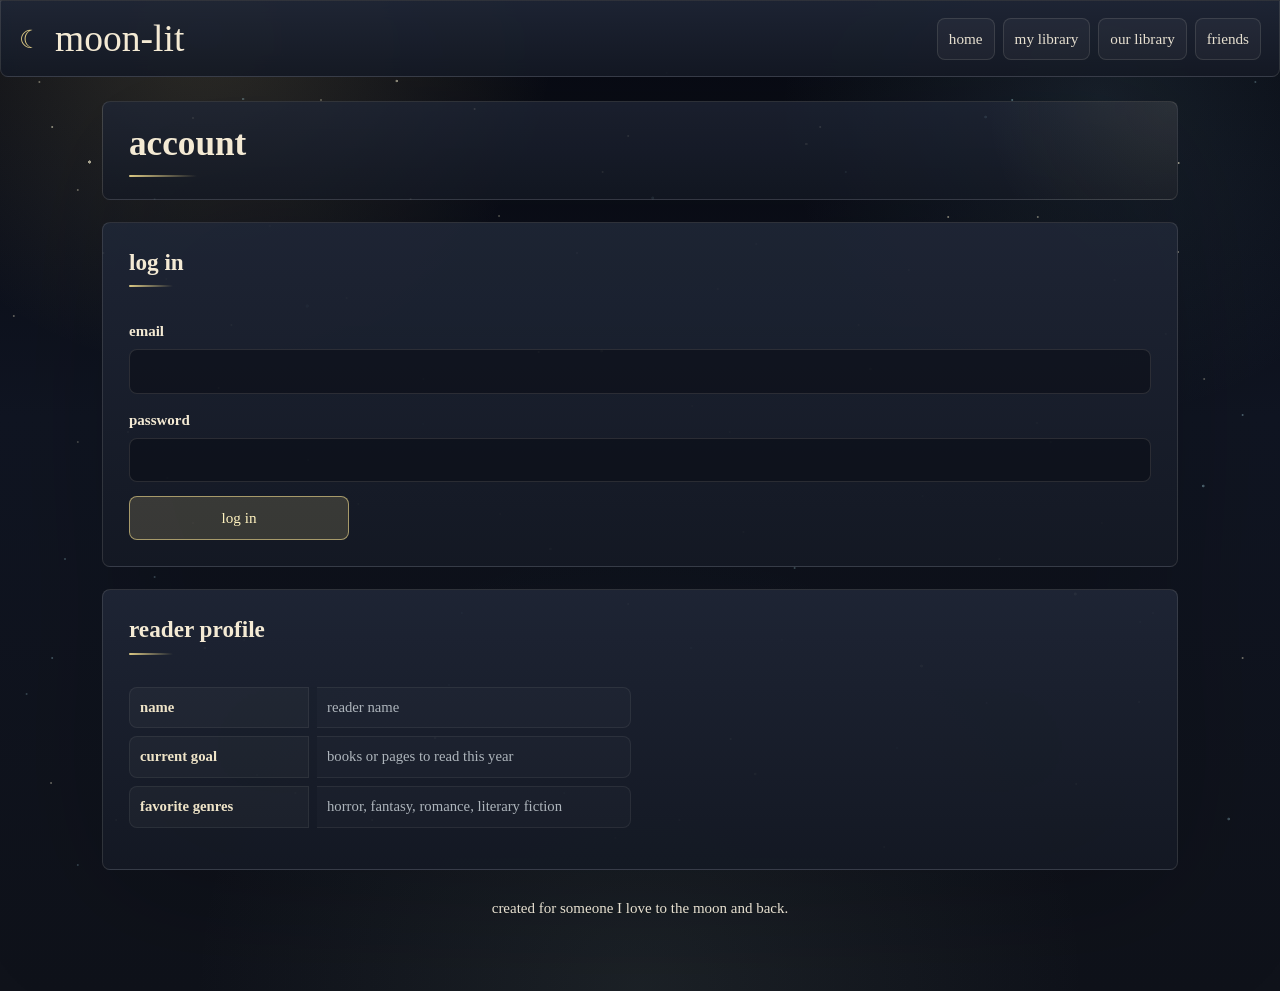
==== account.html @ ed39f4c8 "Add files via upload" ====
<!DOCTYPE html>
<html lang="en">
<head>
  <meta charset="UTF-8">
  <meta name="viewport" content="width=device-width, initial-scale=1.0">
  <title>moon-lit | account</title>
  <link rel="icon" href="favicon.svg" type="image/svg+xml">
  <link rel="stylesheet" href="https://cdnjs.cloudflare.com/ajax/libs/font-awesome/6.5.2/css/all.min.css">
  <link rel="stylesheet" href="style.css?v=68">
</head>
<body>
  <div class="site-shell">
  <header>
    <h1>moon-lit</h1>

    <button class="nav-toggle" type="button" popovertarget="mobile-nav" aria-label="open navigation"><span aria-hidden="true"></span></button>
    <nav class="desktop-nav" aria-label="Main navigation">
      <ul>
        <li><a href="index.html">home</a></li>
        <li><a href="library.html">my library</a></li>
        <li><a href="shared.html">our library</a></li>
        <li><a href="friends.html">friends</a></li>
      </ul>
    </nav>
    <nav id="mobile-nav" class="mobile-nav-popover" popover aria-label="Mobile navigation">
      <ul>
        <li><a href="index.html">home</a></li>
        <li><a href="library.html">my library</a></li>
        <li><a href="shared.html">our library</a></li>
        <li><a href="friends.html">friends</a></li>
        <li><a href="account.html" aria-current="page">account</a></li>
      </ul>
    </nav>
  </header>

  <main>
    <section class="page-title" aria-labelledby="page-title-heading">
      <h2 id="page-title-heading">account</h2>
    </section>

    <section aria-labelledby="login-heading">
      <h2 id="login-heading">log in</h2>
      <form>
        <p>
            <label for="login-email">email</label>
          <input id="login-email" name="email" type="email" autocomplete="email">
        </p>

        <p>
            <label for="login-password">password</label>
          <input id="login-password" name="password" type="password" autocomplete="current-password">
        </p>

        <button type="submit">log in</button>
      </form>
    </section>

    <section aria-labelledby="profile-heading">
      <h2 id="profile-heading">reader profile</h2>
      <dl>
        <dt>name</dt>
        <dd>reader name</dd>

        <dt>current goal</dt>
        <dd>books or pages to read this year</dd>

        <dt>favorite genres</dt>
        <dd>horror, fantasy, romance, literary fiction</dd>
      </dl>
    </section>
  </main>
  <footer>
    <p>created for someone I love to the moon and back.</p>
  </footer>
  </div>
</body>
</html>
---- style.css ----
:root {
  color-scheme: dark;
  --night: #f4ead4;
  --ink: #e7e0d0;
  --muted: #aeb5bc;
  --paper: #0f121a;
  --surface: #1c2230;
  --surface-soft: #161b27;
  --mist: #2b3342;
  --moon: #dcc984;
  --sage: #8da896;
  --lake: #6d9bab;
  --rose: #c28d99;
  --shadow: 0 22px 55px rgba(0, 0, 0, 0.34);
  --line: 1px solid rgba(231, 224, 208, 0.13);
}

* {
  box-sizing: border-box;
}

html {
  position: relative;
  min-height: 100%;
  background:
    radial-gradient(circle at 16% 2%, rgba(220, 201, 132, 0.18), transparent 22rem),
    radial-gradient(circle at 86% 10%, rgba(109, 155, 171, 0.14), transparent 20rem),
    radial-gradient(circle at 50% 100%, rgba(141, 168, 150, 0.10), transparent 28rem),
    linear-gradient(180deg, #070911 0%, #101522 42%, var(--paper) 100%);
}

body {
  max-width: 1120px;
  margin: 0 auto;
  padding: 0 22px 56px;
  color: var(--ink);
  font-family: Georgia, "Times New Roman", serif;
  font-size: 15px;
  line-height: 1.6;
}

html::before {
  content: "";
  position: fixed;
  inset: 0;
  z-index: 0;
  pointer-events: none;
  background-image:
    radial-gradient(circle at 7% 18%, rgba(255, 247, 214, 0.90) 0 1.4px, transparent 1.8px),
    radial-gradient(circle at 10% 48%, rgba(255, 247, 214, 0.48) 0 1px, transparent 1.5px),
    radial-gradient(circle at 16% 72%, rgba(255, 247, 214, 0.56) 0 1px, transparent 1.6px),
    radial-gradient(circle at 19% 11%, rgba(165, 213, 224, 0.44) 0 1px, transparent 1.5px),
    radial-gradient(circle at 24% 34%, rgba(165, 213, 224, 0.62) 0 1.3px, transparent 1.9px),
    radial-gradient(circle at 31% 9%, rgba(255, 247, 214, 0.70) 0 1px, transparent 1.6px),
    radial-gradient(circle at 34% 82%, rgba(255, 247, 214, 0.58) 0 1px, transparent 1.5px),
    radial-gradient(circle at 39% 24%, rgba(255, 247, 214, 0.36) 0 0.8px, transparent 1.3px),
    radial-gradient(circle at 43% 61%, rgba(255, 247, 214, 0.48) 0 1px, transparent 1.6px),
    radial-gradient(circle at 47% 39%, rgba(255, 247, 214, 0.72) 0 1px, transparent 1.7px),
    radial-gradient(circle at 51% 22%, rgba(165, 213, 224, 0.58) 0 1.2px, transparent 1.8px),
    radial-gradient(circle at 54% 72%, rgba(165, 213, 224, 0.42) 0 1px, transparent 1.5px),
    radial-gradient(circle at 59% 86%, rgba(255, 247, 214, 0.66) 0 1px, transparent 1.6px),
    radial-gradient(circle at 63% 16%, rgba(255, 247, 214, 0.46) 0 1px, transparent 1.5px),
    radial-gradient(circle at 68% 41%, rgba(255, 247, 214, 0.44) 0 1px, transparent 1.6px),
    radial-gradient(circle at 72% 74%, rgba(255, 247, 214, 0.62) 0 1.2px, transparent 1.8px),
    radial-gradient(circle at 77% 13%, rgba(165, 213, 224, 0.66) 0 1px, transparent 1.7px),
    radial-gradient(circle at 81% 47%, rgba(255, 247, 214, 0.40) 0 1px, transparent 1.5px),
    radial-gradient(circle at 84% 66%, rgba(255, 247, 214, 0.78) 0 1.2px, transparent 1.8px),
    radial-gradient(circle at 88% 6%, rgba(255, 247, 214, 0.46) 0 1px, transparent 1.5px),
    radial-gradient(circle at 92% 28%, rgba(255, 247, 214, 0.54) 0 1px, transparent 1.6px),
    radial-gradient(circle at 94% 54%, rgba(165, 213, 224, 0.56) 0 1px, transparent 1.7px),
    radial-gradient(circle at 96% 91%, rgba(165, 213, 224, 0.46) 0 1.1px, transparent 1.7px),
    radial-gradient(circle at 4% 87%, rgba(255, 247, 214, 0.42) 0 0.8px, transparent 1.3px),
    radial-gradient(circle at 13% 31%, rgba(255, 247, 214, 0.36) 0 0.8px, transparent 1.2px),
    radial-gradient(circle at 28% 56%, rgba(255, 247, 214, 0.44) 0 0.8px, transparent 1.3px),
    radial-gradient(circle at 57% 48%, rgba(255, 247, 214, 0.38) 0 0.8px, transparent 1.3px),
    radial-gradient(circle at 71% 30%, rgba(255, 247, 214, 0.34) 0 0.8px, transparent 1.2px),
    radial-gradient(circle at 89% 78%, rgba(255, 247, 214, 0.42) 0 0.8px, transparent 1.3px);
  background-repeat: no-repeat;
  opacity: 0.72;
}

html::after {
  content: "";
  position: fixed;
  top: 0;
  left: 0;
  z-index: 0;
  width: 2.4px;
  height: 2.4px;
  border-radius: 999px;
  background: rgba(255, 247, 214, 0.58);
  box-shadow:
    3vw 9vh rgba(255, 247, 214, 0.38),
    5vw 62vh rgba(165, 213, 224, 0.30),
    8vw 28vh rgba(255, 247, 214, 0.64),
    11vw 84vh rgba(255, 247, 214, 0.32),
    14vw 16vh rgba(165, 213, 224, 0.44),
    17vw 43vh rgba(255, 247, 214, 0.46),
    19vw 71vh rgba(255, 247, 214, 0.28),
    22vw 6vh rgba(255, 247, 214, 0.58),
    24vw 51vh rgba(165, 213, 224, 0.34),
    27vw 33vh rgba(255, 247, 214, 0.36),
    29vw 91vh rgba(255, 247, 214, 0.44),
    32vw 22vh rgba(255, 247, 214, 0.30),
    35vw 76vh rgba(165, 213, 224, 0.32),
    37vw 12vh rgba(255, 247, 214, 0.50),
    39vw 57vh rgba(255, 247, 214, 0.24),
    42vw 39vh rgba(255, 247, 214, 0.70),
    44vw 88vh rgba(165, 213, 224, 0.28),
    47vw 19vh rgba(255, 247, 214, 0.36),
    49vw 67vh rgba(255, 247, 214, 0.42),
    52vw 8vh rgba(165, 213, 224, 0.40),
    54vw 45vh rgba(255, 247, 214, 0.26),
    57vw 82vh rgba(255, 247, 214, 0.60),
    59vw 27vh rgba(255, 247, 214, 0.28),
    62vw 63vh rgba(165, 213, 224, 0.36),
    64vw 14vh rgba(255, 247, 214, 0.48),
    67vw 36vh rgba(255, 247, 214, 0.30),
    69vw 94vh rgba(255, 247, 214, 0.34),
    72vw 55vh rgba(165, 213, 224, 0.30),
    74vw 24vh rgba(255, 247, 214, 0.56),
    77vw 78vh rgba(255, 247, 214, 0.28),
    79vw 11vh rgba(165, 213, 224, 0.46),
    82vw 49vh rgba(255, 247, 214, 0.38),
    84vw 87vh rgba(255, 247, 214, 0.52),
    87vw 31vh rgba(255, 247, 214, 0.26),
    89vw 69vh rgba(165, 213, 224, 0.34),
    92vw 18vh rgba(255, 247, 214, 0.62),
    94vw 42vh rgba(255, 247, 214, 0.32),
    97vw 73vh rgba(255, 247, 214, 0.42),
    6vw 96vh rgba(165, 213, 224, 0.26),
    13vw 53vh rgba(255, 247, 214, 0.22),
    21vw 25vh rgba(255, 247, 214, 0.28),
    26vw 79vh rgba(255, 247, 214, 0.24),
    33vw 47vh rgba(165, 213, 224, 0.22),
    41vw 3vh rgba(255, 247, 214, 0.38),
    48vw 93vh rgba(255, 247, 214, 0.20),
    56vw 32vh rgba(255, 247, 214, 0.28),
    61vw 71vh rgba(165, 213, 224, 0.20),
    73vw 4vh rgba(255, 247, 214, 0.36),
    86vw 58vh rgba(255, 247, 214, 0.22),
    98vw 9vh rgba(165, 213, 224, 0.30),
    1vw 35vh rgba(255, 247, 214, 0.36),
    2vw 77vh rgba(165, 213, 224, 0.26),
    4vw 14vh rgba(255, 247, 214, 0.54),
    6vw 49vh rgba(255, 247, 214, 0.24),
    9vw 91vh rgba(255, 247, 214, 0.42),
    12vw 22vh rgba(165, 213, 224, 0.32),
    15vw 58vh rgba(255, 247, 214, 0.30),
    18vw 8vh rgba(255, 247, 214, 0.34),
    20vw 86vh rgba(165, 213, 224, 0.22);
  pointer-events: none;
  will-change: opacity;
  animation: star-glow-a 7.4s ease-in-out infinite;
}

body::before,
body::after {
  content: "";
  position: fixed;
  top: 0;
  left: 0;
  z-index: 0;
  width: 2.2px;
  height: 2.2px;
  border-radius: 999px;
  pointer-events: none;
  will-change: opacity;
}

body::before {
  background: rgba(255, 247, 214, 0.42);
  box-shadow:
    6vw 21vh rgba(255, 247, 214, 0.38),
    12vw 64vh rgba(165, 213, 224, 0.30),
    18vw 36vh rgba(255, 247, 214, 0.52),
    25vw 11vh rgba(255, 247, 214, 0.34),
    36vw 68vh rgba(165, 213, 224, 0.42),
    45vw 28vh rgba(255, 247, 214, 0.48),
    53vw 91vh rgba(255, 247, 214, 0.32),
    66vw 19vh rgba(165, 213, 224, 0.38),
    78vw 62vh rgba(255, 247, 214, 0.44),
    91vw 37vh rgba(255, 247, 214, 0.36);
  animation: star-glow-b 10.8s ease-in-out 1.7s infinite;
}

body::after {
  background: rgba(165, 213, 224, 0.34);
  box-shadow:
    4vw 73vh rgba(165, 213, 224, 0.34),
    15vw 13vh rgba(255, 247, 214, 0.46),
    23vw 88vh rgba(255, 247, 214, 0.30),
    33vw 42vh rgba(165, 213, 224, 0.42),
    49vw 15vh rgba(255, 247, 214, 0.40),
    58vw 59vh rgba(255, 247, 214, 0.34),
    70vw 83vh rgba(165, 213, 224, 0.36),
    81vw 24vh rgba(255, 247, 214, 0.48),
    90vw 68vh rgba(255, 247, 214, 0.28),
    97vw 46vh rgba(165, 213, 224, 0.40);
  animation: star-glow-c 13.2s ease-in-out 3.1s infinite;
}

@keyframes star-glow-a {
  0%,
  100% {
    opacity: 0.48;
  }

  17% {
    opacity: 0.94;
  }

  31% {
    opacity: 0.42;
  }

  58% {
    opacity: 1;
  }

  79% {
    opacity: 0.72;
  }
}

@keyframes star-glow-b {
  0%,
  100% {
    opacity: 0.30;
  }

  23% {
    opacity: 0.88;
  }

  41% {
    opacity: 0.36;
  }

  76% {
    opacity: 0.68;
  }
}

@keyframes star-glow-c {
  0%,
  100% {
    opacity: 0.24;
  }

  14% {
    opacity: 0.54;
  }

  49% {
    opacity: 0.94;
  }

  83% {
    opacity: 0.34;
  }
}

header,
main,
footer {
  position: relative;
  z-index: 1;
}

.site-shell {
  position: relative;
  z-index: 1;
}

main {
  filter: drop-shadow(0 26px 70px rgba(0, 0, 0, 0.22));
}

header,
main > section,
main > article,
.shelf-pair > section {
  border: var(--line);
  border-radius: 8px;
  background:
    linear-gradient(180deg, rgba(31, 38, 54, 0.92), rgba(20, 25, 36, 0.92));
  backdrop-filter: blur(10px);
}

header {
  position: sticky;
  top: 0;
  z-index: 5;
  width: 100vw;
  margin-left: calc(50% - 50vw);
  margin-right: calc(50% - 50vw);
  padding: 16px 18px;
  margin-bottom: 24px;
  display: grid;
  grid-template-columns: auto 1fr;
  align-items: center;
  gap: 24px;
  border-top-left-radius: 0;
  border-top-right-radius: 0;
  transition:
    padding 220ms ease,
    gap 220ms ease,
    top 220ms ease,
    border-color 220ms ease,
    background-color 220ms ease;
}

h1,
h2,
h3,
h4,
p,
ul,
ol,
dl,
figure,
blockquote {
  margin-top: 0;
}

h1,
h2,
h3,
h4 {
  color: var(--night);
  line-height: 1.15;
}

h1 {
  margin-bottom: 6px;
  font-size: clamp(2rem, 5vw, 3.8rem);
  font-weight: 500;
}

header h1 {
  display: flex;
  align-items: center;
  gap: 14px;
  margin: 0;
  font-size: clamp(1.65rem, 3vw, 2.35rem);
  transition:
    font-size 220ms ease,
    margin 220ms ease;
}

header h1::before {
  content: "☾";
  width: auto;
  height: auto;
  border-radius: 0;
  background: none;
  box-shadow: none;
  color: var(--moon);
  font-size: 0.66em;
  line-height: 1;
  flex: 0 0 auto;
  transform: translateY(0.10em);
}

h2 {
  margin-bottom: 14px;
  font-size: 1.45rem;
}

h3 {
  margin-bottom: 10px;
  font-size: 1.05rem;
}

h4 {
  margin-bottom: 8px;
  font-size: 0.96rem;
}

article h4 {
  margin-bottom: 12px;
  font-size: 0.86rem;
  font-style: italic;
  font-weight: 400;
}

h2::after {
  content: "";
  display: block;
  width: 44px;
  height: 2px;
  margin-top: 10px;
  border-radius: 999px;
  background: linear-gradient(90deg, var(--moon), transparent);
}

h3,
h4 {
  color: #efe4c8;
}

p {
  color: var(--ink);
}

header > p,
main > section > p,
main > article > p {
  max-width: 760px;
  color: var(--muted);
}

nav ul {
  display: flex;
  flex-wrap: nowrap;
  align-items: flex-start;
  gap: 8px;
  padding: 0;
  margin: 0;
  list-style: none;
  overflow-x: auto;
}

.desktop-nav {
  justify-self: end;
  transition: transform 220ms ease;
}

.nav-toggle,
.mobile-nav-popover {
  display: none;
}

nav li {
  display: block;
  flex: 0 0 auto;
  height: 42px;
  margin: 0;
  padding: 0;
}

nav li + li {
  margin-top: 0;
}

nav a {
  display: block;
  box-sizing: border-box;
  position: static;
  height: 42px;
  padding: 0 11px;
  border: var(--line);
  border-radius: 8px;
  background: rgba(255, 255, 255, 0.04);
  color: var(--ink);
  line-height: 40px;
  text-decoration: none;
  white-space: nowrap;
  font-size: 0.95rem;
  transition:
    background-color 180ms ease,
    border-color 180ms ease,
    color 180ms ease,
    box-shadow 180ms ease;
}

nav a:hover,
nav a:focus,
nav a:focus-visible {
  border-color: rgba(220, 201, 132, 0.24);
  background: rgba(220, 201, 132, 0.035);
  outline: none;
}

nav a[aria-current="page"] {
  background: rgba(220, 201, 132, 0.10);
  color: #fff3bf;
  border-color: rgba(220, 201, 132, 0.45);
}

main {
  display: grid;
  gap: 22px;
}

.shelf-pair {
  display: grid;
  gap: 22px;
  align-items: stretch;
}

.home-overview {
  display: grid;
  gap: 18px;
  align-items: stretch;
  padding: 26px;
  border: var(--line);
  border-radius: 8px;
  background:
    linear-gradient(180deg, rgba(31, 38, 54, 0.92), rgba(20, 25, 36, 0.92));
  backdrop-filter: blur(10px);
}

.home-layout {
  display: grid;
  gap: 18px;
  padding: 0;
  border: 0;
  background: none;
  backdrop-filter: none;
}

.home-main {
  display: grid;
  gap: 22px;
}

.home-sidebar {
  display: grid;
  gap: 18px;
  align-content: start;
}

.home-sidebar > section {
  margin-top: 0;
  padding: 18px;
}

.account-panel {
  display: grid;
  gap: 14px;
}

.account-profile {
  display: grid;
  grid-template-columns: auto minmax(0, 1fr);
  align-items: center;
  gap: 12px;
}

.account-avatar {
  display: inline-grid;
  place-items: center;
  width: 42px;
  height: 42px;
  border: 1px solid rgba(220, 201, 132, 0.22);
  border-radius: 999px;
  background: #101522;
  color: #fff3bf;
  font-size: 1rem;
  font-weight: 700;
  line-height: 1;
  overflow: hidden;
  text-transform: uppercase;
}

.account-avatar img {
  display: block;
  width: 100%;
  height: 100%;
  border-radius: inherit;
  object-fit: cover;
}

.account-profile h3 {
  margin-bottom: 4px;
}

.account-profile p {
  margin: 0;
  color: var(--muted);
  font-size: 0.82rem;
}

.account-actions {
  display: grid;
  grid-template-columns: repeat(2, minmax(0, 1fr));
  gap: 8px;
}

.account-actions a {
  display: inline-flex;
  align-items: center;
  justify-content: center;
  min-height: 34px;
  padding: 7px 10px;
  border: 1px solid rgba(231, 224, 208, 0.11);
  border-radius: 8px;
  background: rgba(255, 255, 255, 0.035);
  color: #efe4c8;
  font-size: 0.78rem;
  text-decoration: none;
  transition:
    background-color 180ms ease,
    border-color 180ms ease,
    color 180ms ease;
}

.account-actions a:hover,
.account-actions a:focus-visible {
  border-color: rgba(220, 201, 132, 0.30);
  background: rgba(220, 201, 132, 0.07);
  color: #fff3bf;
  outline: none;
}

.home-reading-stack {
  display: grid;
  gap: 18px;
}

.home-current {
  background:
    radial-gradient(circle at 100% 0%, rgba(220, 201, 132, 0.09), transparent 12rem),
    rgba(9, 12, 20, 0.36);
}

.home-current article {
  min-height: auto;
}

.home-current,
.home-shared {
  display: grid;
  align-content: start;
}

.home-current > h3,
.home-shared > h3 {
  padding-bottom: 12px;
}

.home-stats .stats-grid {
  grid-template-columns: repeat(3, minmax(0, 1fr));
}

.home-stats {
  display: grid;
  gap: 14px;
}

.home-stats .stat-card {
  padding: 9px 10px;
}

.home-overview .detail-grid div {
  min-height: 62px;
  padding: 9px 10px;
}

.home-shared article {
  display: grid;
  gap: 9px;
}

.home-shared .panel-link {
  margin-top: 0;
  padding-top: 8px;
}

.home-shared {
  padding-bottom: 18px;
}

.home-activity {
  display: grid;
  grid-template-rows: auto 1fr;
}

.activity-list {
  max-height: 216px;
}

.shelf-pair > .book-shelf {
  display: grid;
  grid-template-rows: auto 1fr auto;
}

main > section,
main > article,
.shelf-pair > section {
  padding: 26px;
}

.page-title {
  padding: 22px 26px;
  background:
    radial-gradient(circle at 100% 0%, rgba(220, 201, 132, 0.08), transparent 12rem),
    linear-gradient(180deg, rgba(31, 38, 54, 0.76), rgba(20, 25, 36, 0.76));
}

.page-title h2 {
  margin: 0;
  font-size: clamp(1.45rem, 3vw, 2.2rem);
}

.page-title h2::after {
  width: 68px;
}

.has-page-actions {
  display: flex;
  align-items: center;
  justify-content: space-between;
  gap: 18px;
}

.has-page-actions h2 {
  margin: 0;
}

.has-page-actions .action-buttons {
  display: flex;
  flex-wrap: wrap;
  justify-content: flex-end;
  gap: 10px;
}

.has-page-actions .action-buttons button {
  width: auto;
  min-height: 34px;
  max-width: none;
  padding: 6px 11px;
  font-size: 0.86rem;
}

.library-actions {
  align-items: center;
  display: flex;
  justify-content: space-between;
  gap: 14px;
  padding: 16px 18px;
}

.library-actions h2 {
  margin-bottom: 0;
  font-size: 1.05rem;
}

.library-actions h2::after {
  display: none;
}

.library-actions .action-buttons {
  display: flex;
  flex-wrap: wrap;
  gap: 10px;
}

.library-actions button {
  width: auto;
}

.modal-panel {
  position: fixed;
  inset: 50% auto auto 50%;
  width: min(920px, calc(100vw - 32px));
  max-height: min(760px, calc(100vh - 48px));
  margin: 0;
  padding: 24px;
  border: var(--line);
  border-radius: 8px;
  background:
    linear-gradient(180deg, rgba(31, 38, 54, 0.98), rgba(20, 25, 36, 0.98));
  color: var(--ink);
  box-shadow: 0 26px 70px rgba(0, 0, 0, 0.42);
  overflow: auto;
  transform: translate(-50%, -50%);
}

.modal-panel::backdrop {
  background: rgba(4, 6, 12, 0.62);
  backdrop-filter: blur(3px);
}

.modal-panel:not(:popover-open) {
  display: none;
}

.modal-close {
  position: absolute;
  top: 18px;
  right: 18px;
  width: auto;
  min-height: 34px;
  padding: 6px 12px;
  border-color: rgba(231, 224, 208, 0.13);
  background: rgba(255, 255, 255, 0.04);
  color: var(--muted);
}

.modal-close:hover,
.modal-close:focus-visible {
  border-color: rgba(220, 201, 132, 0.28);
  background: rgba(220, 201, 132, 0.055);
  color: #efe4c8;
}

section section,
article section {
  margin-top: 18px;
  padding: 18px;
  border: var(--line);
  border-radius: 8px;
  background: rgba(9, 12, 20, 0.36);
}

main > section,
section section,
article section,
.shelf-pair > section {
  position: relative;
}

main > section > h2 + p:not(.panel-link),
section section > h3 + p:not(.panel-link),
.shelf-pair > section > h2 + p:not(.panel-link) {
  position: absolute;
  top: 24px;
  right: 22px;
  max-width: min(260px, 42%);
  margin: 0;
  padding: 0;
  border: 0;
  border-radius: 0;
  background: none;
  color: #8f9ba6;
  font-size: 0.78rem;
  font-style: italic;
  line-height: 1.25;
  text-align: right;
}

section section > h3,
article section > h3 {
  margin-bottom: 14px;
  padding-bottom: 10px;
  border-bottom: 1px solid rgba(231, 224, 208, 0.09);
}

article {
  position: relative;
}

ul,
ol {
  padding-left: 1.25rem;
}

li + li {
  margin-top: 10px;
}

ol {
  display: grid;
  gap: 12px;
  padding-left: 0;
  counter-reset: activity;
  list-style: none;
}

ol li {
  position: relative;
  margin: 0;
  padding: 10px 12px 10px 42px;
  border: 1px solid rgba(231, 224, 208, 0.10);
  border-radius: 8px;
  background: rgba(255, 255, 255, 0.035);
  color: #c4cad0;
  font-size: 0.92rem;
}

ol li::before {
  content: counter(activity);
  counter-increment: activity;
  position: absolute;
  left: 12px;
  top: 50%;
  width: 20px;
  height: 20px;
  border-radius: 999px;
  background: rgba(220, 201, 132, 0.12);
  color: #fff3bf;
  font-size: 0.78rem;
  line-height: 20px;
  text-align: center;
  transform: translateY(-50%);
}

.activity-list li {
  display: grid;
  grid-template-columns: minmax(0, 1fr);
  align-items: center;
  gap: 10px;
  min-height: 74px;
  padding: 24px 86px 16px 72px;
  overflow: hidden;
  background: rgba(255, 255, 255, 0.035);
}

.activity-list li::before {
  content: "";
  position: absolute;
  inset: 0 auto 0 0;
  z-index: 0;
  display: block;
  width: 84px;
  height: auto;
  padding: 0;
  border: 0;
  border-radius: 0;
  background:
    linear-gradient(90deg, rgba(6, 8, 14, 0.20) 0%, rgba(6, 8, 14, 0.105) 58%, transparent 100%);
  color: transparent;
  line-height: normal;
  text-align: initial;
  transform: none;
  pointer-events: none;
}

.activity-list li::after {
  content: "";
  position: absolute;
  inset: 0 0 0 auto;
  z-index: 0;
  width: 96px;
  background:
    linear-gradient(270deg, rgba(6, 8, 14, 0.20) 0%, rgba(6, 8, 14, 0.105) 58%, transparent 100%);
  -webkit-mask-image:
    radial-gradient(ellipse 42px 58px at 0% 50%, transparent 0 48%, rgba(0, 0, 0, 0.58) 66%, #000 100%);
  mask-image:
    radial-gradient(ellipse 42px 58px at 0% 50%, transparent 0 48%, rgba(0, 0, 0, 0.58) 66%, #000 100%);
  pointer-events: none;
}

.activity-icon {
  position: absolute;
  left: 10px;
  top: 50%;
  z-index: 1;
  display: inline-grid;
  place-items: center;
  width: 24px;
  min-width: 24px;
  height: 24px;
  min-height: 24px;
  border: 1px solid rgba(220, 201, 132, 0.20);
  border-radius: 999px;
  background: rgba(220, 201, 132, 0.11);
  color: #fff3bf;
  font-size: 0.68rem;
  line-height: 1;
  transform: translateY(-50%);
}

.activity-icon .fa-solid {
  display: block;
  width: 1em;
  height: 1em;
  line-height: 1;
  text-align: center;
}

.activity-list .quote-activity::after,
.activity-list li:nth-child(4)::after,
.activity-list .system-activity::after {
  content: "";
}

.activity-avatar {
  display: inline-grid;
  place-items: center;
  position: absolute;
  right: 12px;
  bottom: 10px;
  z-index: 1;
  width: 26px;
  height: 26px;
  border: 1px solid rgba(231, 224, 208, 0.12);
  border-radius: 999px;
  background:
    linear-gradient(135deg, rgba(109, 155, 171, 0.22), rgba(194, 141, 153, 0.16));
  color: #efe4c8;
  font-size: 0.68rem;
  font-weight: 700;
  line-height: 1;
  text-transform: uppercase;
}

.activity-copy {
  min-width: 0;
  align-self: center;
  position: relative;
  z-index: 1;
  color: #d5d8dc;
  letter-spacing: 0.01em;
  line-height: 1.48;
  text-align: left;
}

.activity-copy a {
  text-decoration: none;
  transition:
    color 180ms ease,
    border-color 180ms ease,
    background-color 180ms ease;
}

.activity-person {
  padding: 1px 5px;
  border: 1px solid rgba(220, 201, 132, 0.24);
  border-radius: 999px;
  background: rgba(220, 201, 132, 0.08);
  color: #fff3bf;
  font-size: 0.86em;
  font-weight: 700;
}

.activity-book {
  color: #9fc8d3;
  font-style: italic;
}

.activity-copy a:hover,
.activity-copy a:focus-visible {
  border-color: rgba(220, 201, 132, 0.35);
  color: #fff3bf;
  outline: none;
}

.activity-list time {
  position: absolute;
  top: 10px;
  right: 12px;
  z-index: 1;
  color: #7f8993;
  font-size: 0.66rem;
  line-height: 1;
  white-space: nowrap;
}

.activity-list .system-activity {
  grid-template-columns: minmax(0, 1fr);
  padding-right: 76px;
}

.activity-list .system-activity::after {
  content: "";
}

.activity-list {
  max-height: 214px;
  padding-right: 6px;
  overflow-y: auto;
  scrollbar-color: rgba(220, 201, 132, 0.36) rgba(255, 255, 255, 0.04);
  scrollbar-width: thin;
}

.activity-list::-webkit-scrollbar {
  width: 8px;
}

.activity-list::-webkit-scrollbar-track {
  border-radius: 999px;
  background: rgba(255, 255, 255, 0.04);
}

.activity-list::-webkit-scrollbar-thumb {
  border-radius: 999px;
  background: rgba(220, 201, 132, 0.36);
}

section > ul {
  display: grid;
  gap: 14px;
  padding-left: 0;
  list-style: none;
}

section > ul > li {
  margin: 0;
}

section > ul article,
main > section > article,
blockquote {
  padding: 18px;
  border: var(--line);
  border-radius: 8px;
  background:
    linear-gradient(180deg, rgba(30, 37, 52, 0.94), rgba(24, 30, 43, 0.94));
  box-shadow: 0 12px 26px rgba(0, 0, 0, 0.18);
}

section > ul article h3,
main > section > article h4 {
  margin-bottom: 12px;
}

article h3 a,
article h4 a,
main > article > h2 a {
  display: inline-flex;
  align-items: center;
  gap: 8px;
  max-width: 100%;
  width: auto;
  padding: 0;
  border: 0;
  border-radius: 0;
  background: none;
  color: #9fc8d3;
  font-size: inherit;
  font-weight: inherit;
  text-decoration: none;
  transition: color 180ms ease;
}

article h3 a::after,
article h4 a::after,
main > article > h2 a::after {
  content: ">";
  display: inline-grid;
  place-items: center;
  width: auto;
  height: auto;
  flex: 0 0 auto;
  border: 0;
  border-radius: 0;
  color: rgba(159, 200, 211, 0.58);
  font-size: 0.74rem;
  line-height: 1;
  transition: color 180ms ease;
}

article h3 a:hover,
article h3 a:focus-visible,
article h4 a:hover,
article h4 a:focus-visible,
main > article > h2 a:hover,
main > article > h2 a:focus-visible {
  color: #d9eebf;
}

article h3 a:hover::after,
article h3 a:focus-visible::after,
article h4 a:hover::after,
article h4 a:focus-visible::after,
main > article > h2 a:hover::after,
main > article > h2 a:focus-visible::after {
  color: #fff3bf;
}

section > ul article p,
main > section > article p,
section section > p:not(:last-child),
article section > p:not(:last-child) {
  margin-bottom: 8px;
  padding: 8px 10px;
  border: 1px solid rgba(231, 224, 208, 0.08);
  border-radius: 8px;
  background: rgba(255, 255, 255, 0.032);
  font-size: 0.92rem;
}

section > ul article p:last-of-type,
main > section > article p:last-of-type {
  margin-bottom: 12px;
}

.book-shelf > ul {
  grid-template-columns: repeat(auto-fill, minmax(180px, 1fr));
  max-height: 310px;
  overflow-y: auto;
  padding-right: 6px;
  scrollbar-color: rgba(220, 201, 132, 0.36) rgba(255, 255, 255, 0.04);
  scrollbar-width: thin;
}

.featured-shelf > ul {
  grid-template-columns: repeat(auto-fill, minmax(210px, 1fr));
  max-height: none;
  overflow: visible;
}

.featured-shelf .book-tile {
  height: 154px;
}

.book-shelf > ul::-webkit-scrollbar {
  width: 8px;
}

.book-shelf > ul::-webkit-scrollbar-track {
  border-radius: 999px;
  background: rgba(255, 255, 255, 0.04);
}

.book-shelf > ul::-webkit-scrollbar-thumb {
  border-radius: 999px;
  background: rgba(220, 201, 132, 0.36);
}

.book-tile {
  display: grid;
  grid-template-rows: minmax(44px, auto) auto 1fr;
  align-content: center;
  gap: 8px;
  height: 142px;
  padding: 12px 14px;
  overflow: hidden;
}

.shelf-page > ul {
  max-height: none;
  overflow: visible;
}

.panel-link {
  position: static;
  max-width: none;
  margin: 16px 0 0;
  padding: 12px 0 0;
  border-top: 1px solid rgba(231, 224, 208, 0.08);
  background: none;
  color: inherit;
  font-style: normal;
  font-size: 1rem;
  line-height: 1;
  display: flex;
  justify-content: flex-end;
}

.panel-link a {
  display: inline-flex;
  align-items: center;
  gap: 8px;
  min-height: 30px;
  padding: 5px 9px;
  border-radius: 999px;
  color: #9fc8d3;
  font-size: 0.84rem;
  text-decoration: none;
  transition:
    background-color 180ms ease,
    color 180ms ease;
}

.panel-link a::after {
  content: ">";
  display: inline-grid;
  place-items: center;
  width: 16px;
  height: 16px;
  border: 1px solid rgba(220, 201, 132, 0.22);
  border-radius: 999px;
  color: rgba(255, 243, 191, 0.70);
  font-size: 0.68rem;
  line-height: 1;
  transition:
    border-color 180ms ease,
    color 180ms ease,
    transform 180ms ease;
}

.panel-link a:hover,
.panel-link a:focus-visible {
  background: rgba(220, 201, 132, 0.055);
  color: #d9eebf;
}

.panel-link a:hover::after,
.panel-link a:focus-visible::after {
  border-color: rgba(220, 201, 132, 0.48);
  color: #fff3bf;
  transform: translateX(2px);
}

/*
  Older panel-link styles are intentionally reset here so the footer action
  stays visually separate from helper captions.
*/
.panel-link {
  padding: 0;
  padding-top: 12px;
}

.book-tile:not(:has(progress)) {
  grid-template-rows: auto auto;
  align-content: center;
}

.book-tile h3 {
  margin-bottom: 0;
  font-size: 0.98rem;
}

.book-tile h3 a {
  min-height: 40px;
}

.book-tile h3 a {
  overflow: hidden;
}

.book-tile h3 a span {
  overflow: hidden;
  text-overflow: ellipsis;
  white-space: nowrap;
}

.book-tile p {
  margin: 0;
  padding: 0;
  border: 0;
  border-radius: 0;
  background: none;
  color: var(--muted);
  font-size: 0.86rem;
}

.book-tile .star-rating {
  align-self: center;
  color: var(--moon);
  font-size: 1.15rem;
  letter-spacing: 0.04em;
  line-height: 1;
}

.book-tile progress {
  align-self: end;
  height: 9px;
  margin-top: 0;
}

.detail-grid {
  display: grid;
  grid-template-columns: repeat(2, minmax(0, 1fr));
  gap: 10px;
  margin: 0 0 14px;
}

.detail-grid div {
  min-height: 74px;
  padding: 11px 12px;
  border: 1px solid rgba(231, 224, 208, 0.09);
  border-radius: 8px;
  background:
    linear-gradient(180deg, rgba(255, 255, 255, 0.045), rgba(255, 255, 255, 0.018));
}

.detail-grid.shared-summary {
  display: grid;
  grid-template-columns: repeat(4, minmax(0, 1fr));
  gap: 8px;
  margin-bottom: 10px;
}

.detail-grid.shared-summary div {
  min-width: 0;
  min-height: 46px;
  padding: 7px 8px;
  text-align: center;
}

.detail-grid.shared-summary dt {
  margin-bottom: 3px;
  font-size: 0.62rem;
  white-space: nowrap;
}

.detail-grid.shared-summary dd {
  font-size: 1.02rem;
  line-height: 1;
}

.detail-grid dt,
.detail-grid dd {
  margin: 0;
  padding: 0;
  border: 0;
  border-radius: 0;
  background: none;
}

.detail-grid dt,
.stat-card span {
  display: block;
  margin-bottom: 6px;
  color: #8f9ba6;
  font-size: 0.76rem;
  font-weight: 700;
  letter-spacing: 0.04em;
  text-transform: uppercase;
}

.detail-grid dd {
  color: #efe4c8;
  font-size: 1rem;
  line-height: 1.25;
}

.stat-card {
  display: grid;
  gap: 4px;
  padding: 14px 16px;
  border: 1px solid rgba(220, 201, 132, 0.16);
  border-radius: 8px;
  background:
    radial-gradient(circle at 92% 18%, rgba(220, 201, 132, 0.10), transparent 7rem),
    linear-gradient(180deg, rgba(255, 255, 255, 0.045), rgba(255, 255, 255, 0.018));
}

.stats-grid {
  display: grid;
  grid-template-columns: repeat(3, minmax(0, 1fr));
  gap: 10px;
  margin-bottom: 14px;
}

.stat-card strong {
  color: #fff3bf;
  font-size: 1.8rem;
  font-weight: 500;
  line-height: 1.05;
}

main > section > article p,
section > ul article p,
article section p,
blockquote footer,
ol,
ul {
  color: var(--muted);
}

main > section > article p:first-of-type,
section > ul article p:first-of-type,
main > article > p:first-of-type {
  color: #d9d2c4;
}

a {
  color: #9fc8d3;
  text-underline-offset: 3px;
  transition: color 180ms ease;
}

a:hover,
a:focus-visible {
  color: #d9eebf;
}

progress {
  width: 100%;
  height: 14px;
  margin-top: 4px;
  overflow: hidden;
  border: 0;
  border-radius: 999px;
  background: var(--mist);
}

progress::-webkit-progress-bar {
  background: var(--mist);
}

progress::-webkit-progress-value {
  border-radius: 999px;
  background: linear-gradient(90deg, var(--lake), var(--moon));
}

progress::-moz-progress-bar {
  border-radius: 999px;
  background: linear-gradient(90deg, var(--lake), var(--moon));
}

form {
  display: grid;
  gap: 14px;
}

form p {
  margin: 0;
  display: grid;
  gap: 6px;
}

label,
legend,
dt,
caption {
  color: var(--night);
  font-weight: 700;
}

input,
select,
textarea,
button {
  width: 100%;
  min-height: 42px;
  border: var(--line);
  border-radius: 8px;
  font: inherit;
  font-size: 0.95rem;
}

input,
select,
textarea {
  padding: 9px 11px;
  background: rgba(7, 9, 17, 0.46);
  color: var(--ink);
}

input:focus,
select:focus,
textarea:focus {
  outline: 2px solid rgba(220, 201, 132, 0.46);
  outline-offset: 2px;
}

textarea {
  resize: vertical;
}

fieldset {
  display: flex;
  flex-wrap: wrap;
  gap: 10px 18px;
  margin: 0;
  padding: 14px;
  border: var(--line);
  border-radius: 8px;
}

fieldset label {
  font-weight: 400;
}

fieldset input {
  width: auto;
  min-height: auto;
  margin-right: 6px;
}

.compact-form {
  align-content: start;
}

.compact-form form {
  grid-template-columns: minmax(0, 1.05fr) minmax(230px, 0.95fr);
  gap: 10px 12px;
  align-items: start;
}

.compact-form button {
  grid-column: 1 / -1;
}

.form-fields {
  display: grid;
  grid-template-columns: repeat(6, minmax(0, 1fr));
  gap: 10px 12px;
}

.form-fields p:first-child,
.form-fields p:nth-child(2) {
  grid-column: span 3;
}

.form-fields p:nth-child(3),
.form-fields p:nth-child(4),
.form-fields p:nth-child(5) {
  grid-column: span 2;
}

.compact-form p {
  gap: 4px;
}

.compact-form input,
.compact-form select {
  min-height: 38px;
  padding: 7px 10px;
}

.compact-form fieldset {
  gap: 6px;
  max-height: 214px;
  padding: 10px 12px;
  overflow-y: auto;
  scrollbar-color: rgba(220, 201, 132, 0.36) rgba(255, 255, 255, 0.04);
  scrollbar-width: thin;
}

.compact-form fieldset label {
  display: inline-flex;
  align-items: center;
  min-height: 28px;
  padding: 4px 9px;
  border: 1px solid rgba(231, 224, 208, 0.10);
  border-radius: 999px;
  background: rgba(255, 255, 255, 0.035);
  color: #c4cad0;
  font-size: 0.84rem;
  line-height: 1;
  cursor: pointer;
  transition:
    background-color 180ms ease,
    border-color 180ms ease,
    color 180ms ease;
}

.compact-form fieldset label:hover {
  border-color: rgba(220, 201, 132, 0.28);
  background: rgba(220, 201, 132, 0.055);
  color: #efe4c8;
}

.compact-form fieldset input {
  position: absolute;
  opacity: 0;
  pointer-events: none;
}

.compact-form fieldset label:has(input:checked) {
  border-color: rgba(220, 201, 132, 0.50);
  background: rgba(220, 201, 132, 0.13);
  color: #fff3bf;
}

.compact-form fieldset::-webkit-scrollbar {
  width: 8px;
}

.compact-form fieldset::-webkit-scrollbar-track {
  border-radius: 999px;
  background: rgba(255, 255, 255, 0.04);
}

.compact-form fieldset::-webkit-scrollbar-thumb {
  border-radius: 999px;
  background: rgba(220, 201, 132, 0.36);
}

.compact-form button {
  min-height: 38px;
  max-width: 160px;
  padding: 7px 14px;
  justify-self: end;
}

.compact-form form > p {
  grid-column: 1 / -1;
}

button {
  max-width: 220px;
  padding: 9px 16px;
  border-color: rgba(220, 201, 132, 0.68);
  background: rgba(220, 201, 132, 0.18);
  color: #fff3bf;
  cursor: pointer;
  transition:
    background-color 180ms ease,
    border-color 180ms ease,
    color 180ms ease;
}

button:hover,
button:focus-visible {
  background: rgba(220, 201, 132, 0.27);
}

dl {
  display: grid;
  grid-template-columns: minmax(120px, 180px) 1fr;
  gap: 8px;
}

dt {
  padding: 8px 10px;
  border: 1px solid rgba(231, 224, 208, 0.08);
  border-radius: 8px 0 0 8px;
  background: rgba(255, 255, 255, 0.032);
  color: #efe4c8;
  font-size: 0.92rem;
}

dd {
  margin: 0;
  padding: 8px 10px;
  border: 1px solid rgba(231, 224, 208, 0.08);
  border-left: 0;
  border-radius: 0 8px 8px 0;
  background: rgba(255, 255, 255, 0.02);
  color: var(--muted);
  font-size: 0.92rem;
}

blockquote {
  margin-bottom: 0;
  border-left: 4px solid var(--rose);
}

blockquote p {
  font-size: 0.98rem;
}

table {
  width: 100%;
  border-collapse: collapse;
  overflow: hidden;
  border-radius: 8px;
  background: var(--surface);
}

caption {
  padding-bottom: 10px;
  text-align: left;
}

th,
td {
  padding: 12px;
  border-bottom: var(--line);
  text-align: left;
  font-size: 0.92rem;
}

td {
  color: var(--muted);
}

th {
  background: rgba(220, 201, 132, 0.10);
}

footer {
  margin-top: 26px;
  color: var(--muted);
  text-align: center;
}

@media (min-width: 820px) {
  .home-overview {
    grid-template-columns: repeat(12, minmax(0, 1fr));
    grid-template-rows: auto;
    align-items: stretch;
  }

  .home-layout {
    width: calc(100% + 254px);
    margin-left: -254px;
    grid-template-columns: 236px minmax(0, 1fr);
    align-items: start;
  }

  .home-sidebar {
    position: sticky;
    top: 92px;
  }

  .home-sidebar .stats-grid {
    grid-template-columns: 1fr;
  }

  .home-reading-stack {
    grid-column: 1 / span 6;
    grid-row: 1;
    align-self: center;
  }

  .home-stats {
    display: grid;
    grid-template-columns: 1fr;
    align-items: stretch;
    gap: 14px;
    padding-top: 20px;
    padding-bottom: 20px;
  }

  .home-activity {
    grid-column: 7 / -1;
    grid-row: 1;
    align-self: stretch;
  }

  .home-activity .activity-list {
    max-height: 100%;
  }

  .home-stats h3 {
    grid-column: auto;
  }

  .home-stats .stats-grid {
    margin-bottom: 0;
  }

  main > section:not(.home-overview):not(.home-stats):not(.home-layout):not(.page-title) {
    display: grid;
    grid-template-columns: repeat(2, minmax(0, 1fr));
    gap: 18px;
  }

  main > section > h2,
  main > section > p,
  main > section > ol,
  main > section > ul,
  main > section > table,
  main > section > blockquote,
  main > section > form {
    grid-column: 1 / -1;
  }

  main > section > article {
    margin-top: 18px;
  }

  .shelf-pair {
    grid-template-columns: repeat(2, minmax(0, 1fr));
  }
}

@media (max-width: 720px) {
  body {
    padding: 0 12px 36px;
    font-size: 16px;
  }

  header,
  main > section,
  main > article,
  .shelf-pair > section {
    padding: 18px;
  }

  .page-title {
    padding: 18px;
  }

  .has-page-actions {
    display: flex;
    align-items: center;
    justify-content: space-between;
    gap: 12px;
  }

  .has-page-actions .action-buttons {
    display: flex;
    justify-content: flex-end;
    gap: 7px;
    flex: 0 0 auto;
  }

  .has-page-actions .action-buttons button {
    min-height: 32px;
    padding: 5px 8px;
    font-size: 0.78rem;
    white-space: nowrap;
  }

  header {
    grid-template-columns: 1fr auto;
    align-items: center;
    gap: 14px;
    position: sticky;
    top: 0;
    width: 100vw;
    margin-left: calc(50% - 50vw);
    margin-right: calc(50% - 50vw);
    border-top-left-radius: 0;
    border-top-right-radius: 0;
  }

  header h1 {
    margin: 0;
  }

  .desktop-nav {
    display: none;
  }

  .nav-toggle {
    display: inline-flex;
    align-items: center;
    justify-content: center;
    width: 42px;
    min-height: 38px;
    padding: 0;
    border-color: rgba(220, 201, 132, 0.34);
    background: rgba(220, 201, 132, 0.10);
    color: #fff3bf;
  }

  .nav-toggle span,
  .nav-toggle span::before,
  .nav-toggle span::after {
    display: block;
    width: 16px;
    height: 1px;
    border-radius: 999px;
    background: currentColor;
  }

  .nav-toggle span {
    position: relative;
  }

  .nav-toggle span::before,
  .nav-toggle span::after {
    content: "";
    position: absolute;
    left: 0;
  }

  .nav-toggle span::before {
    top: -5px;
  }

  .nav-toggle span::after {
    top: 5px;
  }

  .mobile-nav-popover:popover-open {
    display: block;
    position: fixed;
    inset: 74px 12px auto auto;
    width: min(220px, calc(100vw - 24px));
    padding: 10px;
    border: var(--line);
    border-radius: 8px;
    background:
      linear-gradient(180deg, rgba(31, 38, 54, 0.98), rgba(20, 25, 36, 0.98));
    box-shadow: 0 18px 45px rgba(0, 0, 0, 0.36);
  }

  .mobile-nav-popover ul {
    display: grid;
    gap: 8px;
    padding: 0;
    margin: 0;
    list-style: none;
    overflow: visible;
  }

  main > section > h2 + p,
  section section > h3 + p,
  .shelf-pair > section > h2 + p {
    position: static;
    max-width: none;
    margin-bottom: 14px;
    text-align: left;
  }

  fieldset {
    display: grid;
  }

  .compact-form form {
    grid-template-columns: 1fr;
  }

  .compact-form button {
    justify-self: stretch;
    max-width: none;
  }

  .form-fields {
    grid-template-columns: 1fr;
  }

  .library-actions .action-buttons {
    display: grid;
  }

  .library-actions {
    display: grid;
  }

  .library-actions button {
    max-width: none;
    width: 100%;
  }

  .form-fields p:first-child,
  .form-fields p:nth-child(2),
  .form-fields p:nth-child(3),
  .form-fields p:nth-child(4),
  .form-fields p:nth-child(5) {
    grid-column: auto;
  }

  nav ul {
    flex-wrap: wrap;
    overflow-x: visible;
  }

  nav li {
    width: 100%;
  }

  nav a,
  button {
    justify-content: center;
  }

  nav a {
    width: 100%;
  }

  .detail-grid {
    grid-template-columns: 1fr;
  }

  .detail-grid.compact-mobile {
    grid-template-columns: repeat(2, minmax(0, 1fr));
  }

  .detail-grid.compact-mobile div {
    min-height: 58px;
    padding: 9px 10px;
  }

  .detail-grid.compact-mobile.shared-summary {
    display: grid;
    grid-template-columns: repeat(2, minmax(0, 1fr));
    gap: 6px;
  }

  .detail-grid.compact-mobile.shared-summary div {
    min-width: 0;
    min-height: 42px;
    padding: 6px 8px;
  }

  .detail-grid.compact-mobile dt {
    margin-bottom: 4px;
    font-size: 0.68rem;
  }

  .detail-grid.compact-mobile dd {
    font-size: 0.9rem;
  }

  .stats-grid {
    grid-template-columns: repeat(3, minmax(0, 1fr));
    gap: 8px;
  }

  .stat-card {
    padding: 10px 8px;
  }

  .stat-card span {
    font-size: 0.62rem;
  }

  .stat-card strong {
    font-size: 1.18rem;
  }

  dl {
    grid-template-columns: 1fr;
  }

  dt {
    border-radius: 8px 8px 0 0;
  }

  dd {
    border-left: 1px solid rgba(231, 224, 208, 0.08);
    border-top: 0;
    border-radius: 0 0 8px 8px;
  }

  table {
    display: block;
    overflow-x: auto;
  }
}
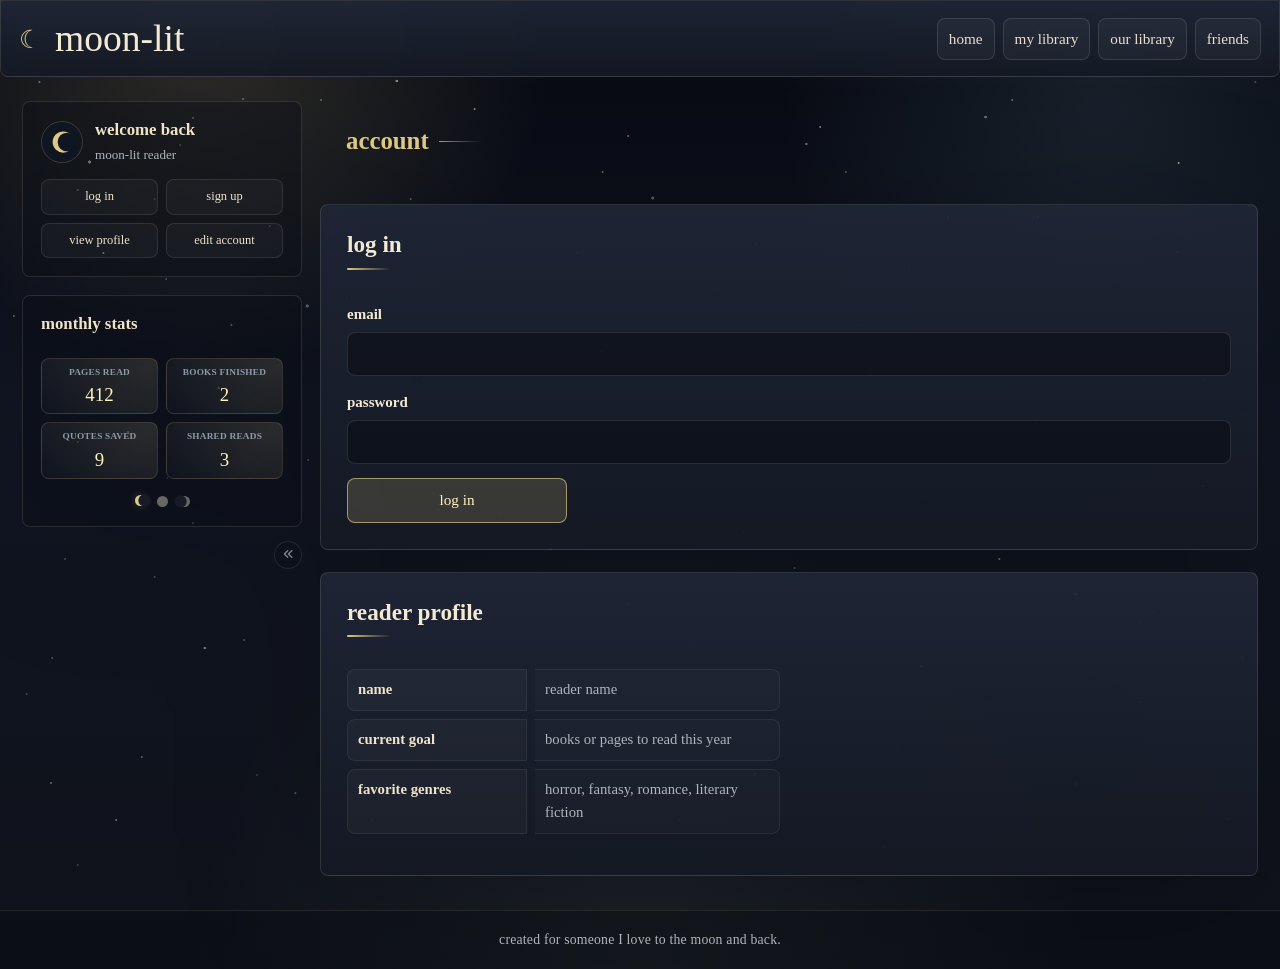
==== commit 8d26c0ad: "Add files via upload" ====
--- a/account.html
+++ b/account.html
@@ -4,9 +4,9 @@
   <meta charset="UTF-8">
   <meta name="viewport" content="width=device-width, initial-scale=1.0">
   <title>moon-lit | account</title>
-  <link rel="icon" href="favicon.svg" type="image/svg+xml">
-  <link rel="stylesheet" href="https://cdnjs.cloudflare.com/ajax/libs/font-awesome/6.5.2/css/all.min.css">
-  <link rel="stylesheet" href="style.css?v=68">
+  <link rel="icon" href="favicon.svg" type="image/svg+xml">
+  <link rel="stylesheet" href="https://cdnjs.cloudflare.com/ajax/libs/font-awesome/6.5.2/css/all.min.css">
+  <link rel="stylesheet" href="style.css?v=102">
 </head>
 <body>
   <div class="site-shell">
@@ -22,6 +22,7 @@
         <li><a href="friends.html">friends</a></li>
       </ul>
     </nav>
+
     <nav id="mobile-nav" class="mobile-nav-popover" popover aria-label="Mobile navigation">
       <ul>
         <li><a href="index.html">home</a></li>
@@ -33,8 +34,98 @@
     </nav>
   </header>
 
-  <main>
-    <section class="page-title" aria-labelledby="page-title-heading">
+  <main class="page-shell">
+      <aside class="home-sidebar" aria-label="Account and reading stats">
+        <section class="account-panel" aria-labelledby="account-panel-heading">
+          <div class="account-profile">
+            <span class="account-avatar" aria-hidden="true"><img src="favicon.svg" alt=""></span>
+            <div>
+              <h3 id="account-panel-heading">welcome back</h3>
+              <p>moon-lit reader</p>
+            </div>
+          </div>
+          <div class="account-actions">
+            <a href="account.html">log in</a>
+            <a href="account.html">sign up</a>
+            <a href="account.html">view profile</a>
+            <a href="account.html">edit account</a>
+          </div>
+        </section>
+
+        <section class="home-stats" aria-labelledby="stats-heading">
+          <h3 id="stats-heading" data-stats-heading>monthly stats</h3>
+          <div class="stats-carousel">
+            <div class="stats-panel is-active" data-stats-panel="monthly">
+              <div class="stats-grid">
+                <div class="stat-card">
+                  <span>pages read</span>
+                  <strong>412</strong>
+                </div>
+                <div class="stat-card">
+                  <span>books finished</span>
+                  <strong>2</strong>
+                </div>
+                <div class="stat-card">
+                  <span>quotes saved</span>
+                  <strong>9</strong>
+                </div>
+                <div class="stat-card">
+                  <span>shared reads</span>
+                  <strong>3</strong>
+                </div>
+              </div>
+            </div>
+            <div class="stats-panel" data-stats-panel="yearly" hidden>
+              <div class="stats-grid">
+                <div class="stat-card">
+                  <span>pages read</span>
+                  <strong>4,820</strong>
+                </div>
+                <div class="stat-card">
+                  <span>books finished</span>
+                  <strong>18</strong>
+                </div>
+                <div class="stat-card">
+                  <span>quotes saved</span>
+                  <strong>74</strong>
+                </div>
+                <div class="stat-card">
+                  <span>new authors</span>
+                  <strong>11</strong>
+                </div>
+              </div>
+            </div>
+            <div class="stats-panel" data-stats-panel="all-time" hidden>
+              <div class="stats-grid">
+                <div class="stat-card">
+                  <span>pages read</span>
+                  <strong>12k</strong>
+                </div>
+                <div class="stat-card">
+                  <span>books finished</span>
+                  <strong>47</strong>
+                </div>
+                <div class="stat-card">
+                  <span>quotes saved</span>
+                  <strong>183</strong>
+                </div>
+                <div class="stat-card">
+                  <span>shared books</span>
+                  <strong>16</strong>
+                </div>
+              </div>
+            </div>
+          </div>
+          <div class="stats-dots" aria-label="choose stats view">
+            <button class="is-active" type="button" data-stats-target="monthly" aria-label="show monthly stats" aria-pressed="true"></button>
+            <button type="button" data-stats-target="yearly" aria-label="show yearly stats" aria-pressed="false"></button>
+            <button type="button" data-stats-target="all-time" aria-label="show all-time stats" aria-pressed="false"></button>
+          </div>
+        </section>
+        <button class="sidebar-toggle sidebar-toggle-inline" type="button" aria-label="hide sidebar" title="hide sidebar" aria-pressed="false"><i class="fa-solid fa-angles-left" aria-hidden="true"></i></button>
+      </aside>
+      <div class="page-main">
+<section class="page-title" aria-labelledby="page-title-heading">
       <h2 id="page-title-heading">account</h2>
     </section>
 
@@ -68,10 +159,20 @@
         <dd>horror, fantasy, romance, literary fiction</dd>
       </dl>
     </section>
+      </div>
   </main>
   <footer>
     <p>created for someone I love to the moon and back.</p>
   </footer>
   </div>
+  <script src="script.js"></script>
 </body>
 </html>
+
+
+
+
+
+
+
+
--- a/style.css
+++ b/style.css
@@ -30,9 +30,10 @@
 }
 
 body {
-  max-width: 1120px;
+  max-width: 1460px;
+  min-height: 100vh;
   margin: 0 auto;
-  padding: 0 22px 56px;
+  padding: 0 22px;
   color: var(--ink);
   font-family: Georgia, "Times New Roman", serif;
   font-size: 15px;
@@ -263,7 +264,7 @@
 
 header,
 main,
-footer {
+.site-shell > footer {
   position: relative;
   z-index: 1;
 }
@@ -271,6 +272,9 @@
 .site-shell {
   position: relative;
   z-index: 1;
+  display: flex;
+  flex-direction: column;
+  min-height: 100vh;
 }
 
 main {
@@ -278,7 +282,8 @@
 }
 
 header,
-main > section,
+.page-main > section:not(.page-title),
+.page-main > article,
 main > article,
 .shelf-pair > section {
   border: var(--line);
@@ -405,7 +410,7 @@
 }
 
 header > p,
-main > section > p,
+.page-main > section > p,
 main > article > p {
   max-width: 760px;
   color: var(--muted);
@@ -425,6 +430,45 @@
 .desktop-nav {
   justify-self: end;
   transition: transform 220ms ease;
+}
+
+.sidebar-toggle {
+  display: inline-grid;
+  place-items: center;
+  width: auto;
+  min-width: 28px;
+  min-height: 28px;
+  aspect-ratio: 1;
+  max-width: none;
+  padding: 0;
+  border: 1px solid rgba(159, 200, 211, 0.12);
+  border-radius: 999px;
+  background: rgba(9, 12, 20, 0.18);
+  color: rgba(174, 181, 188, 0.72);
+  font-size: 0.68rem;
+  line-height: 1;
+  transition:
+    background-color 180ms ease,
+    border-color 180ms ease,
+    color 180ms ease;
+}
+
+.sidebar-toggle:hover,
+.sidebar-toggle:focus-visible {
+  border-color: rgba(220, 201, 132, 0.28);
+  background: rgba(220, 201, 132, 0.055);
+  color: #fff3bf;
+}
+
+.sidebar-toggle-inline {
+  justify-self: end;
+  margin-top: -4px;
+}
+
+.is-sidebar-hidden .sidebar-toggle-inline {
+  justify-self: start;
+  margin-top: 0;
+  padding: 0;
 }
 
 .nav-toggle,
@@ -482,6 +526,34 @@
 main {
   display: grid;
   gap: 22px;
+  flex: 1 0 auto;
+  padding-bottom: 34px;
+}
+
+.page-shell {
+  position: relative;
+  display: grid;
+  gap: 18px;
+  align-items: start;
+}
+
+.page-main {
+  display: grid;
+  gap: 22px;
+  min-width: 0;
+}
+
+.is-sidebar-hidden .home-sidebar {
+  position: absolute;
+  top: 0;
+  left: 0;
+  display: block;
+  width: 280px;
+  z-index: 2;
+}
+
+.is-sidebar-hidden .home-sidebar > section {
+  display: none;
 }
 
 .shelf-pair {
@@ -503,8 +575,6 @@
 }
 
 .home-layout {
-  display: grid;
-  gap: 18px;
   padding: 0;
   border: 0;
   background: none;
@@ -513,7 +583,7 @@
 
 .home-main {
   display: grid;
-  gap: 22px;
+  gap: 12px;
 }
 
 .home-sidebar {
@@ -525,6 +595,10 @@
 .home-sidebar > section {
   margin-top: 0;
   padding: 18px;
+  border: var(--line);
+  border-radius: 8px;
+  background: rgba(9, 12, 20, 0.36);
+  backdrop-filter: blur(10px);
 }
 
 .account-panel {
@@ -637,11 +711,109 @@
 
 .home-stats {
   display: grid;
-  gap: 14px;
+  gap: 12px;
 }
 
 .home-stats .stat-card {
   padding: 9px 10px;
+}
+
+.stats-carousel {
+  min-width: 0;
+}
+
+.stats-panel[hidden] {
+  display: none;
+}
+
+.stats-panel.is-active {
+  animation: statsFade 180ms ease;
+}
+
+.stats-dots {
+  display: flex;
+  justify-content: center;
+  gap: 9px;
+  padding-top: 2px;
+}
+
+.stats-dots button {
+  position: relative;
+  width: 13px;
+  height: 13px;
+  min-width: 13px;
+  max-width: 13px;
+  min-height: 13px;
+  padding: 0;
+  border: 0;
+  border-radius: 999px;
+  background: transparent;
+  cursor: pointer;
+  flex: 0 0 13px;
+  font-size: 0;
+  line-height: 0;
+  aspect-ratio: 1;
+  transition:
+    opacity 180ms ease,
+    transform 180ms ease,
+    filter 180ms ease;
+}
+
+.stats-dots button::before,
+.stats-dots button::after {
+  content: "";
+  position: absolute;
+  border-radius: 999px;
+}
+
+.stats-dots button::before {
+  inset: 1px;
+  background: rgba(231, 224, 208, 0.42);
+}
+
+.stats-dots button::after {
+  inset: 0;
+  background: #161b27;
+}
+
+.stats-dots button:nth-child(1)::after {
+  transform: translateX(4px) scale(0.95);
+}
+
+.stats-dots button:nth-child(2)::after {
+  display: none;
+}
+
+.stats-dots button:nth-child(3)::after {
+  transform: translateX(-4px) scale(0.95);
+}
+
+.stats-dots button:hover,
+.stats-dots button:focus-visible {
+  filter: drop-shadow(0 0 5px rgba(220, 201, 132, 0.22));
+  outline: none;
+}
+
+.stats-dots button.is-active {
+  opacity: 1;
+  transform: translateY(-1px);
+}
+
+.stats-dots button.is-active::before {
+  background: var(--moon);
+  box-shadow: 0 0 10px rgba(220, 201, 132, 0.22);
+}
+
+@keyframes statsFade {
+  from {
+    opacity: 0.72;
+    transform: translateY(2px);
+  }
+
+  to {
+    opacity: 1;
+    transform: translateY(0);
+  }
 }
 
 .home-overview .detail-grid div {
@@ -677,26 +849,34 @@
   grid-template-rows: auto 1fr auto;
 }
 
-main > section,
+.page-main > section,
+.page-main > article,
 main > article,
 .shelf-pair > section {
   padding: 26px;
 }
 
 .page-title {
-  padding: 22px 26px;
-  background:
-    radial-gradient(circle at 100% 0%, rgba(220, 201, 132, 0.08), transparent 12rem),
-    linear-gradient(180deg, rgba(31, 38, 54, 0.76), rgba(20, 25, 36, 0.76));
+  padding: 0 4px 2px;
+  border: 0;
+  background: none;
+  backdrop-filter: none;
 }
 
 .page-title h2 {
+  display: inline-flex;
+  align-items: center;
+  gap: 10px;
   margin: 0;
-  font-size: clamp(1.45rem, 3vw, 2.2rem);
+  color: var(--moon);
+  font-size: clamp(1.18rem, 2vw, 1.55rem);
 }
 
 .page-title h2::after {
-  width: 68px;
+  width: 42px;
+  height: 1px;
+  margin-top: 0;
+  background: linear-gradient(90deg, rgba(220, 201, 132, 0.72), transparent);
 }
 
 .has-page-actions {
@@ -769,6 +949,13 @@
   transform: translate(-50%, -50%);
 }
 
+.modal-panel:popover-open {
+  position: fixed;
+  inset: 50% auto auto 50%;
+  margin: 0;
+  transform: translate(-50%, -50%);
+}
+
 .modal-panel::backdrop {
   background: rgba(4, 6, 12, 0.62);
   backdrop-filter: blur(3px);
@@ -806,14 +993,14 @@
   background: rgba(9, 12, 20, 0.36);
 }
 
-main > section,
+.page-main > section,
 section section,
 article section,
 .shelf-pair > section {
   position: relative;
 }
 
-main > section > h2 + p:not(.panel-link),
+.page-main > section > h2 + p:not(.panel-link),
 section section > h3 + p:not(.panel-link),
 .shelf-pair > section > h2 + p:not(.panel-link) {
   position: absolute;
@@ -1083,7 +1270,7 @@
 }
 
 section > ul article,
-main > section > article,
+.page-main > section > article,
 blockquote {
   padding: 18px;
   border: var(--line);
@@ -1094,7 +1281,7 @@
 }
 
 section > ul article h3,
-main > section > article h4 {
+.page-main > section > article h4 {
   margin-bottom: 12px;
 }
 
@@ -1153,7 +1340,7 @@
 }
 
 section > ul article p,
-main > section > article p,
+.page-main > section > article p,
 section section > p:not(:last-child),
 article section > p:not(:last-child) {
   margin-bottom: 8px;
@@ -1165,7 +1352,7 @@
 }
 
 section > ul article p:last-of-type,
-main > section > article p:last-of-type {
+.page-main > section > article p:last-of-type {
   margin-bottom: 12px;
 }
 
@@ -1178,6 +1365,27 @@
   scrollbar-width: thin;
 }
 
+.page-main > .book-shelf,
+.shelf-pair > .book-shelf {
+  display: grid;
+  grid-template-columns: 1fr;
+  grid-template-rows: auto auto minmax(0, 1fr) auto;
+}
+
+.book-shelf > h2 {
+  position: relative;
+  color: #efe4c8;
+  font-size: 1.16rem;
+}
+
+.book-shelf > h2::after {
+  width: 100%;
+  height: 1px;
+  margin-top: 11px;
+  background:
+    linear-gradient(90deg, rgba(159, 200, 211, 0.34), rgba(220, 201, 132, 0.16), transparent);
+}
+
 .featured-shelf > ul {
   grid-template-columns: repeat(auto-fill, minmax(210px, 1fr));
   max-height: none;
@@ -1185,7 +1393,7 @@
 }
 
 .featured-shelf .book-tile {
-  height: 154px;
+  height: 176px;
 }
 
 .book-shelf > ul::-webkit-scrollbar {
@@ -1203,11 +1411,12 @@
 }
 
 .book-tile {
-  display: grid;
-  grid-template-rows: minmax(44px, auto) auto 1fr;
+  position: relative;
+  display: grid;
+  grid-template-rows: minmax(40px, auto) auto auto auto;
   align-content: center;
   gap: 8px;
-  height: 142px;
+  height: 164px;
   padding: 12px 14px;
   overflow: hidden;
 }
@@ -1219,10 +1428,16 @@
 
 .panel-link {
   position: static;
+  width: 100%;
+  min-width: 100%;
+  inline-size: 100%;
+  grid-column: 1 / -1;
+  align-self: end;
+  justify-self: stretch;
   max-width: none;
   margin: 16px 0 0;
-  padding: 12px 0 0;
-  border-top: 1px solid rgba(231, 224, 208, 0.08);
+  padding: 13px 0 0;
+  border-top: 0;
   background: none;
   color: inherit;
   font-style: normal;
@@ -1230,6 +1445,22 @@
   line-height: 1;
   display: flex;
   justify-content: flex-end;
+}
+
+.book-shelf > .panel-link {
+  position: relative;
+  max-width: none;
+  width: 100%;
+}
+
+.book-shelf > .panel-link::before {
+  content: "";
+  position: absolute;
+  top: 0;
+  left: 0;
+  right: 0;
+  height: 1px;
+  background: linear-gradient(90deg, rgba(159, 200, 211, 0.18), rgba(220, 201, 132, 0.10), rgba(159, 200, 211, 0.12));
 }
 
 .panel-link a {
@@ -1320,6 +1551,48 @@
   font-size: 0.86rem;
 }
 
+.book-tile .book-meta {
+  display: flex;
+  flex-wrap: wrap;
+  gap: 6px;
+  color: #b7c2c8;
+  font-size: 0.66rem;
+  letter-spacing: 0.025em;
+  line-height: 1.2;
+}
+
+.book-tile .book-meta span {
+  display: inline-flex;
+  align-items: center;
+  min-width: 0;
+  max-width: 100%;
+  padding: 4px 7px;
+  border: 1px solid rgba(159, 200, 211, 0.13);
+  border-radius: 999px;
+  background: rgba(9, 12, 20, 0.34);
+  overflow: hidden;
+  text-overflow: ellipsis;
+  white-space: nowrap;
+}
+
+.book-tile .book-meta span + span::before {
+  content: "";
+  width: 4px;
+  height: 4px;
+  margin-right: 6px;
+  border-radius: 999px;
+  background: rgba(220, 201, 132, 0.48);
+}
+
+.book-tile .started-date {
+  position: static;
+  justify-self: end;
+  color: rgba(174, 181, 188, 0.72);
+  font-size: 0.62rem;
+  letter-spacing: 0.035em;
+  line-height: 1;
+}
+
 .book-tile .star-rating {
   align-self: center;
   color: var(--moon);
@@ -1366,8 +1639,10 @@
 
 .detail-grid.shared-summary dt {
   margin-bottom: 3px;
-  font-size: 0.62rem;
-  white-space: nowrap;
+  font-size: 0.56rem;
+  line-height: 1.15;
+  white-space: normal;
+  overflow-wrap: anywhere;
 }
 
 .detail-grid.shared-summary dd {
@@ -1426,7 +1701,7 @@
   line-height: 1.05;
 }
 
-main > section > article p,
+.page-main > section > article p,
 section > ul article p,
 article section p,
 blockquote footer,
@@ -1435,7 +1710,7 @@
   color: var(--muted);
 }
 
-main > section > article p:first-of-type,
+.page-main > section > article p:first-of-type,
 section > ul article p:first-of-type,
 main > article > p:first-of-type {
   color: #d9d2c4;
@@ -1739,10 +2014,21 @@
   background: rgba(220, 201, 132, 0.10);
 }
 
-footer {
-  margin-top: 26px;
+.site-shell > footer {
+  width: 100vw;
+  margin: auto calc(50% - 50vw) 0;
+  padding: 18px 22px;
+  border-top: 1px solid rgba(231, 224, 208, 0.10);
+  background: rgba(7, 9, 17, 0.34);
   color: var(--muted);
   text-align: center;
+}
+
+.site-shell > footer p {
+  margin: 0;
+  color: inherit;
+  font-size: 0.86rem;
+  letter-spacing: 0.015em;
 }
 
 @media (min-width: 820px) {
@@ -1752,11 +2038,20 @@
     align-items: stretch;
   }
 
-  .home-layout {
-    width: calc(100% + 254px);
-    margin-left: -254px;
-    grid-template-columns: 236px minmax(0, 1fr);
+  .page-shell {
+    width: 100%;
+    margin-left: 0;
+    grid-template-columns: 280px minmax(0, 1fr);
     align-items: start;
+  }
+
+  .is-sidebar-hidden .page-shell {
+    grid-template-columns: minmax(0, 1040px);
+    justify-content: center;
+  }
+
+  .is-sidebar-hidden .page-main {
+    width: 100%;
   }
 
   .home-sidebar {
@@ -1765,7 +2060,27 @@
   }
 
   .home-sidebar .stats-grid {
-    grid-template-columns: 1fr;
+    grid-template-columns: repeat(2, minmax(0, 1fr));
+    gap: 8px;
+  }
+
+  .home-sidebar .stat-card {
+    padding: 8px;
+    min-width: 0;
+    text-align: center;
+  }
+
+  .home-sidebar .stat-card span {
+    max-width: 100%;
+    margin-bottom: 4px;
+    font-size: 0.58rem;
+    line-height: 1.15;
+    letter-spacing: 0.025em;
+    overflow-wrap: anywhere;
+  }
+
+  .home-sidebar .stat-card strong {
+    font-size: 1.18rem;
   }
 
   .home-reading-stack {
@@ -1801,29 +2116,58 @@
     margin-bottom: 0;
   }
 
-  main > section:not(.home-overview):not(.home-stats):not(.home-layout):not(.page-title) {
+  .page-main > section:not(.home-overview):not(.home-stats):not(.home-layout):not(.page-title):not(.modal-panel):not(.book-shelf) {
     display: grid;
     grid-template-columns: repeat(2, minmax(0, 1fr));
     gap: 18px;
   }
 
-  main > section > h2,
-  main > section > p,
-  main > section > ol,
-  main > section > ul,
-  main > section > table,
-  main > section > blockquote,
-  main > section > form {
+  .page-main > section > h2,
+  .page-main > section > p,
+  .page-main > section > ol,
+  .page-main > section > ul,
+  .page-main > section > table,
+  .page-main > section > blockquote,
+  .page-main > section > form {
     grid-column: 1 / -1;
   }
 
-  main > section > article {
+  .page-main > section > article {
     margin-top: 18px;
   }
 
   .shelf-pair {
     grid-template-columns: repeat(2, minmax(0, 1fr));
   }
+
+  .page-main > .book-shelf,
+  .shelf-pair > .book-shelf {
+    grid-template-columns: 1fr;
+    grid-template-rows: auto auto minmax(0, 1fr) auto;
+  }
+
+  .shelf-pair > .book-shelf > ul {
+    grid-template-columns: repeat(auto-fit, minmax(128px, 1fr));
+    max-height: none;
+    overflow: visible;
+    padding-right: 0;
+  }
+
+  .shelf-pair .book-tile {
+    height: 150px;
+  }
+
+  .page-main > .book-shelf > .panel-link,
+  .shelf-pair > .book-shelf > .panel-link {
+    grid-column: 1 / -1;
+    justify-self: stretch;
+    width: 100%;
+    max-width: none;
+  }
+}
+
+.modal-panel:not(:popover-open) {
+  display: none;
 }
 
 @media (max-width: 720px) {
@@ -1833,7 +2177,7 @@
   }
 
   header,
-  main > section,
+  .page-main > section,
   main > article,
   .shelf-pair > section {
     padding: 18px;
@@ -1885,6 +2229,12 @@
     display: none;
   }
 
+  .sidebar-toggle {
+    min-height: 28px;
+    padding: 4px 0;
+    font-size: 0.72rem;
+  }
+
   .nav-toggle {
     display: inline-flex;
     align-items: center;
@@ -1948,7 +2298,7 @@
     overflow: visible;
   }
 
-  main > section > h2 + p,
+  .page-main > section > h2 + p,
   section section > h3 + p,
   .shelf-pair > section > h2 + p {
     position: static;
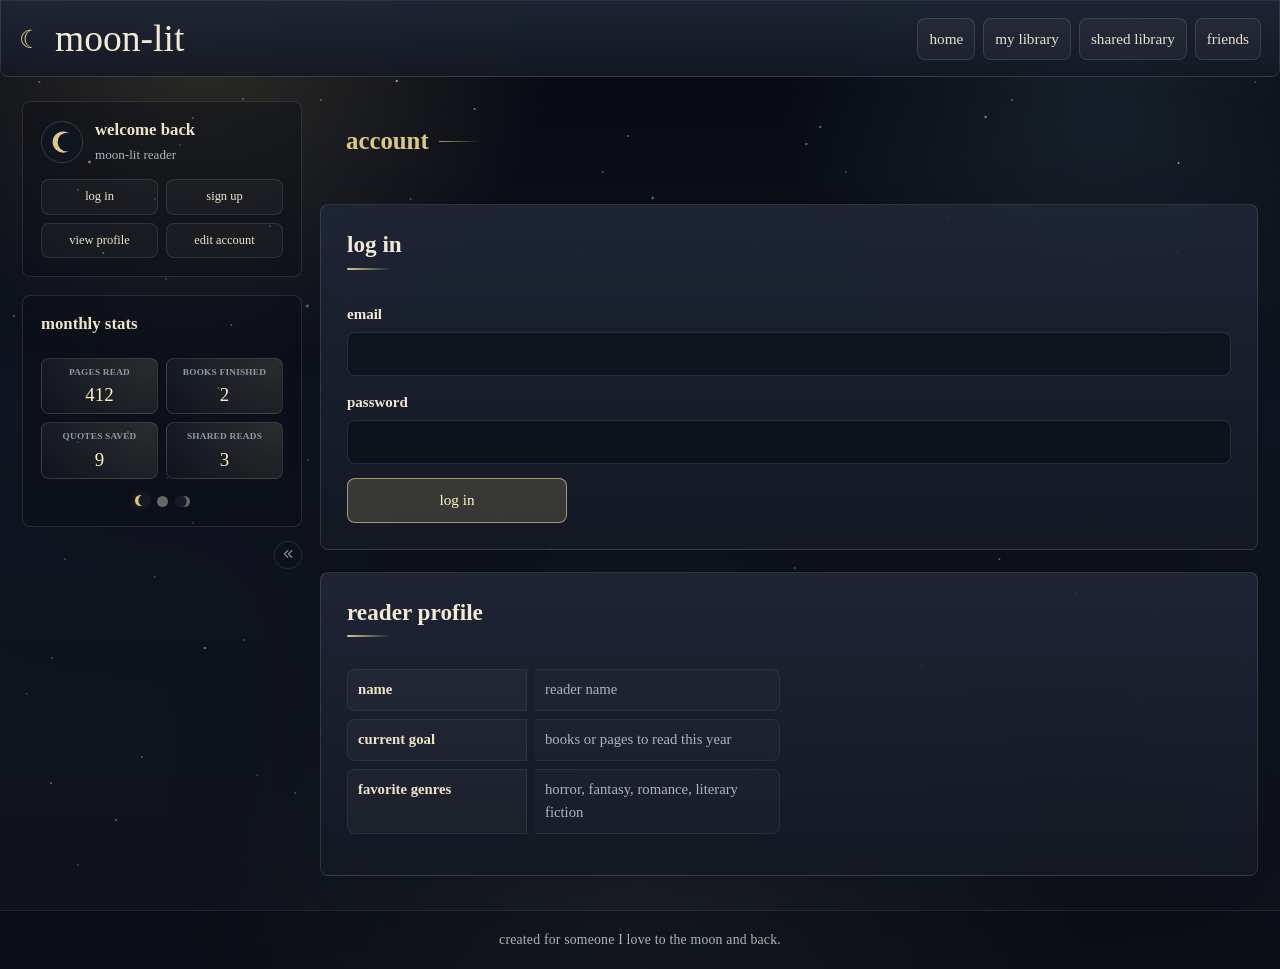
==== commit bbda2489: "Add files via upload" ====
--- a/account.html
+++ b/account.html
@@ -6,7 +6,7 @@
   <title>moon-lit | account</title>
   <link rel="icon" href="favicon.svg" type="image/svg+xml">
   <link rel="stylesheet" href="https://cdnjs.cloudflare.com/ajax/libs/font-awesome/6.5.2/css/all.min.css">
-  <link rel="stylesheet" href="style.css?v=102">
+  <link rel="stylesheet" href="style.css?v=110">
 </head>
 <body>
   <div class="site-shell">
@@ -18,7 +18,7 @@
       <ul>
         <li><a href="index.html">home</a></li>
         <li><a href="library.html">my library</a></li>
-        <li><a href="shared.html">our library</a></li>
+        <li><a href="shared.html">shared library</a></li>
         <li><a href="friends.html">friends</a></li>
       </ul>
     </nav>
@@ -27,7 +27,7 @@
       <ul>
         <li><a href="index.html">home</a></li>
         <li><a href="library.html">my library</a></li>
-        <li><a href="shared.html">our library</a></li>
+        <li><a href="shared.html">shared library</a></li>
         <li><a href="friends.html">friends</a></li>
         <li><a href="account.html" aria-current="page">account</a></li>
       </ul>
@@ -176,3 +176,4 @@
 
 
 
+
--- a/style.css
+++ b/style.css
@@ -466,8 +466,8 @@
 }
 
 .is-sidebar-hidden .sidebar-toggle-inline {
-  justify-self: start;
-  margin-top: 0;
+  justify-self: center;
+  margin: 0 0 10px;
   padding: 0;
 }
 
@@ -544,11 +544,10 @@
 }
 
 .is-sidebar-hidden .home-sidebar {
-  position: absolute;
-  top: 0;
-  left: 0;
-  display: block;
-  width: 280px;
+  position: static;
+  display: grid;
+  width: auto;
+  justify-self: center;
   z-index: 2;
 }
 
@@ -1081,7 +1080,7 @@
   align-items: center;
   gap: 10px;
   min-height: 74px;
-  padding: 24px 86px 16px 72px;
+  padding: 24px 86px 16px 58px;
   overflow: hidden;
   background: rgba(255, 255, 255, 0.035);
 }
@@ -1123,30 +1122,46 @@
 
 .activity-icon {
   position: absolute;
-  left: 10px;
+  left: 18px;
   top: 50%;
   z-index: 1;
-  display: inline-grid;
-  place-items: center;
-  width: 24px;
-  min-width: 24px;
-  height: 24px;
-  min-height: 24px;
-  border: 1px solid rgba(220, 201, 132, 0.20);
-  border-radius: 999px;
-  background: rgba(220, 201, 132, 0.11);
+  display: inline-flex;
+  align-items: center;
+  justify-content: center;
+  width: 18px;
+  min-width: 18px;
+  height: 18px;
+  min-height: 18px;
+  border: 0;
+  border-radius: 0;
+  background: none;
   color: #fff3bf;
-  font-size: 0.68rem;
+  font-size: 0.9rem;
   line-height: 1;
   transform: translateY(-50%);
 }
 
 .activity-icon .fa-solid {
-  display: block;
+  display: inline-flex;
+  align-items: center;
+  justify-content: center;
   width: 1em;
   height: 1em;
   line-height: 1;
   text-align: center;
+  transform: translateY(0);
+}
+
+.activity-icon .fa-quote-left {
+  transform: translateY(0.08em);
+}
+
+.activity-icon .fa-book-open {
+  transform: translateY(0.04em);
+}
+
+.activity-icon .fa-exclamation {
+  transform: translateY(0.02em);
 }
 
 .activity-list .quote-activity::after,
@@ -2059,7 +2074,7 @@
     top: 92px;
   }
 
-  .home-sidebar .stats-grid {
+.home-sidebar .stats-grid {
     grid-template-columns: repeat(2, minmax(0, 1fr));
     gap: 8px;
   }
@@ -2398,20 +2413,41 @@
   }
 
   .stats-grid {
-    grid-template-columns: repeat(3, minmax(0, 1fr));
-    gap: 8px;
+    grid-template-columns: repeat(4, minmax(0, 1fr));
+    gap: 6px;
+  }
+
+  .home-sidebar .stats-grid,
+  .home-stats .stats-grid {
+    grid-template-columns: repeat(4, minmax(0, 1fr));
+    gap: 6px;
+  }
+
+  .account-actions {
+    grid-template-columns: repeat(4, minmax(0, 1fr));
+    gap: 6px;
+  }
+
+  .account-actions a {
+    min-height: 30px;
+    padding: 5px 4px;
+    font-size: 0.68rem;
   }
 
   .stat-card {
-    padding: 10px 8px;
+    padding: 8px 5px;
+    text-align: center;
   }
 
   .stat-card span {
-    font-size: 0.62rem;
+    font-size: 0.58rem;
+    line-height: 1.1;
+    text-align: center;
   }
 
   .stat-card strong {
-    font-size: 1.18rem;
+    font-size: 1rem;
+    text-align: center;
   }
 
   dl {
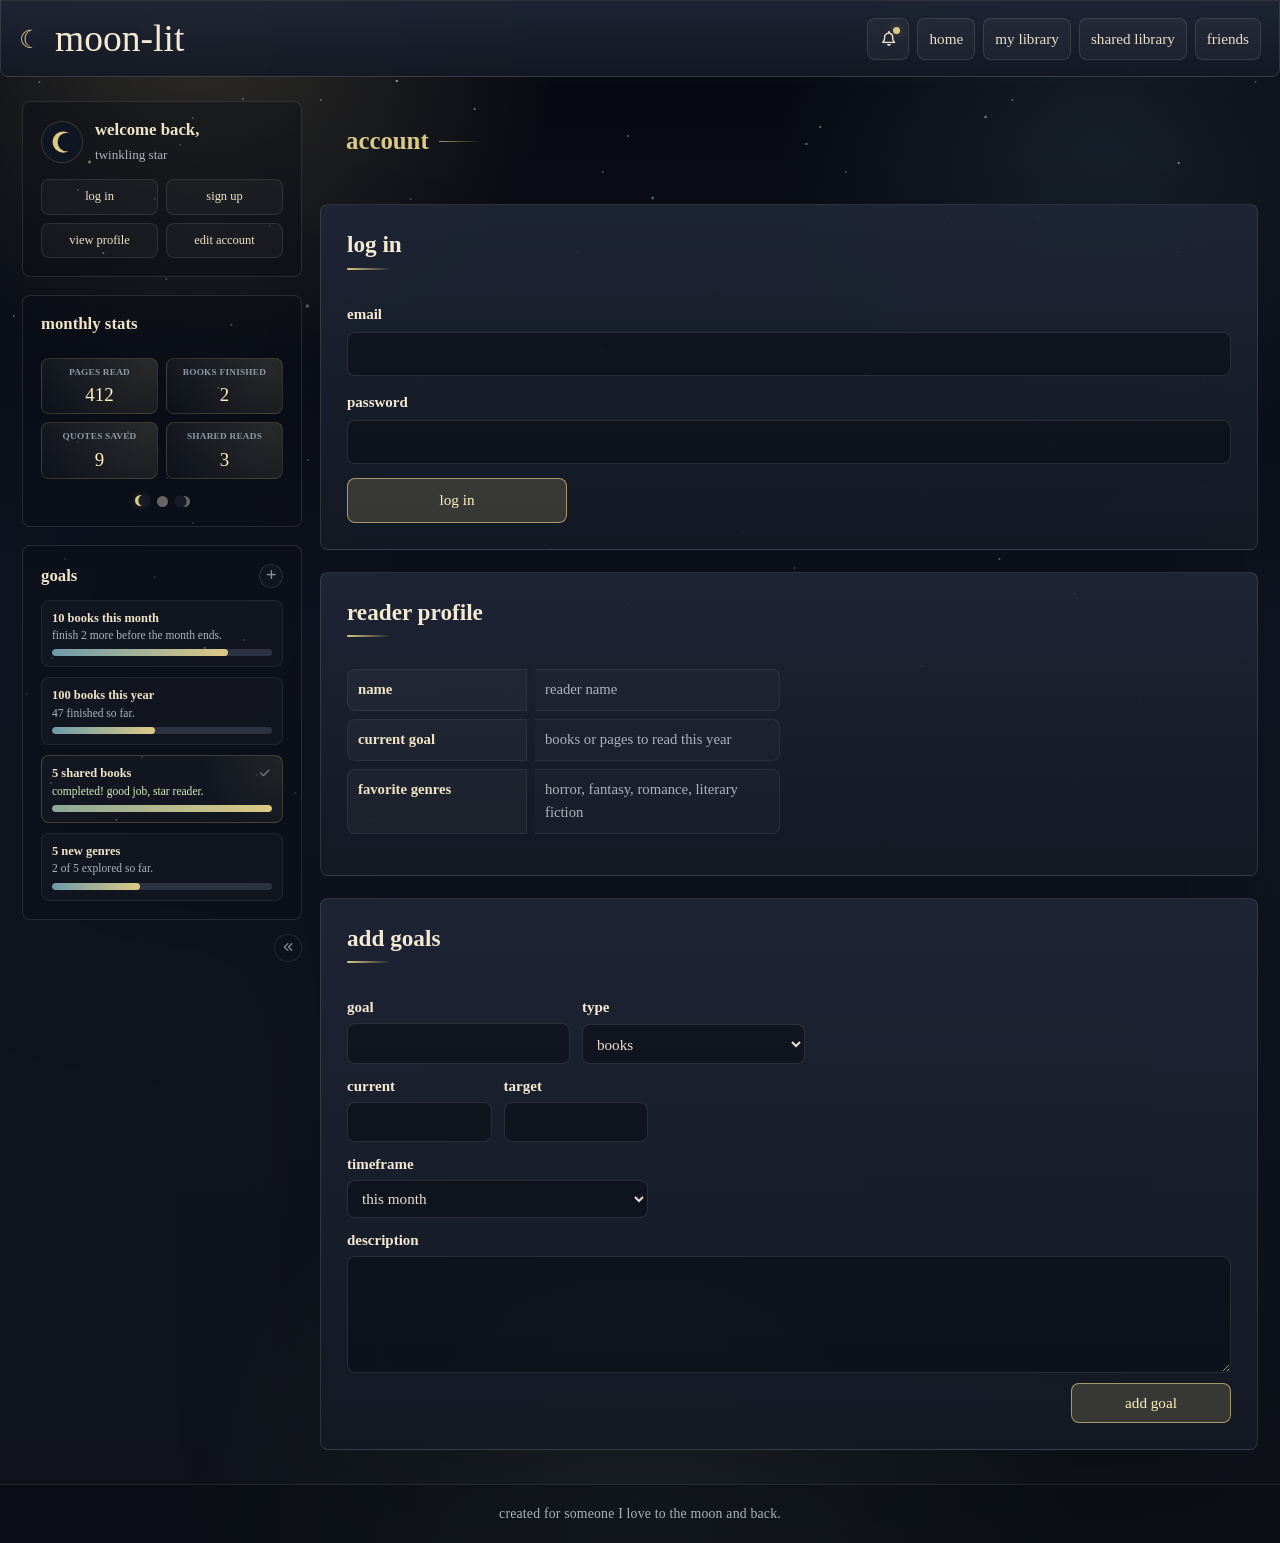
==== commit 056fb8ea: "Add files via upload" ====
--- a/account.html
+++ b/account.html
@@ -6,7 +6,7 @@
   <title>moon-lit | account</title>
   <link rel="icon" href="favicon.svg" type="image/svg+xml">
   <link rel="stylesheet" href="https://cdnjs.cloudflare.com/ajax/libs/font-awesome/6.5.2/css/all.min.css">
-  <link rel="stylesheet" href="style.css?v=110">
+  <link rel="stylesheet" href="style.css?v=149">
 </head>
 <body>
   <div class="site-shell">
@@ -16,6 +16,7 @@
     <button class="nav-toggle" type="button" popovertarget="mobile-nav" aria-label="open navigation"><span aria-hidden="true"></span></button>
     <nav class="desktop-nav" aria-label="Main navigation">
       <ul>
+        <li class="notifications-nav-item"><button class="notifications-button" type="button" popovertarget="notifications-popover" aria-label="open notifications"><i class="fa-regular fa-bell" aria-hidden="true"></i><span class="notification-dot" aria-hidden="true"></span></button></li>
         <li><a href="index.html">home</a></li>
         <li><a href="library.html">my library</a></li>
         <li><a href="shared.html">shared library</a></li>
@@ -31,7 +32,38 @@
         <li><a href="friends.html">friends</a></li>
         <li><a href="account.html" aria-current="page">account</a></li>
       </ul>
-    </nav>
+    </nav>
+    <section id="notifications-popover" class="notifications-popover" popover aria-labelledby="notifications-heading">
+            <div class="notifications-heading-row">
+        <h2 id="notifications-heading">notifications</h2>
+        <button class="mark-read-button" type="button">mark all as read</button>
+      </div>
+      <ul>
+        <li class="notification-item request-book has-actions">
+          <span class="notification-icon"><i class="fa-solid fa-book-open" aria-hidden="true"></i></span>
+          <p><a href="friend.html">peach</a> wants to share <a href="book.html">lightbringer</a> with you.</p>
+          <small>today</small>
+          <div class="notification-actions" aria-label="shared book request actions">
+            <button type="button">approve</button>
+            <button type="button">decline</button>
+          </div>
+        </li>
+        <li class="notification-item request-friend has-actions">
+          <span class="notification-icon"><i class="fa-solid fa-user-plus" aria-hidden="true"></i></span>
+          <p><a href="friend.html">cyrena</a> sent you a friend request.</p>
+          <small>yesterday</small>
+          <div class="notification-actions" aria-label="friend request actions">
+            <button type="button">approve</button>
+            <button type="button">decline</button>
+          </div>
+        </li>
+        <li class="notification-item stopped-sharing">
+          <span class="notification-icon"><i class="fa-solid fa-link-slash" aria-hidden="true"></i></span>
+          <p><a href="friend.html">kaitie</a> stopped sharing <a href="book.html">twilight</a> with you.</p>
+          <small>may 29</small>
+        </li>
+      </ul>
+    </section>
   </header>
 
   <main class="page-shell">
@@ -40,8 +72,8 @@
           <div class="account-profile">
             <span class="account-avatar" aria-hidden="true"><img src="favicon.svg" alt=""></span>
             <div>
-              <h3 id="account-panel-heading">welcome back</h3>
-              <p>moon-lit reader</p>
+              <h3 id="account-panel-heading">welcome back,</h3>
+              <p>twinkling star</p>
             </div>
           </div>
           <div class="account-actions">
@@ -120,6 +152,33 @@
             <button class="is-active" type="button" data-stats-target="monthly" aria-label="show monthly stats" aria-pressed="true"></button>
             <button type="button" data-stats-target="yearly" aria-label="show yearly stats" aria-pressed="false"></button>
             <button type="button" data-stats-target="all-time" aria-label="show all-time stats" aria-pressed="false"></button>
+          </div>
+        </section>
+        <section class="goals-panel" aria-labelledby="goals-heading">
+          <div class="goals-heading-row"><h3 id="goals-heading">goals</h3><a class="goals-add" href="account.html#add-goal-heading" aria-label="add a goal" title="add a goal"><i class="fa-solid fa-plus" aria-hidden="true"></i></a></div>
+          <div class="goal-list">
+            <article class="goal-item">
+              <div>
+                <h4>10 books this month</h4>
+                <p>finish 2 more before the month ends.</p>
+              </div>
+              <progress value="8" max="10">8 of 10 books</progress>
+            </article>
+            <article class="goal-item">
+              <div>
+                <h4>100 books this year</h4>
+                <p>47 finished so far.</p>
+              </div>
+              <progress value="47" max="100">47 of 100 books</progress>
+            </article>
+            <article class="goal-item is-complete"><button class="goal-delete" type="button" aria-label="completed goal" title="completed goal"><i class="fa-solid fa-check" aria-hidden="true"></i></button><div><h4>5 shared books</h4><p>completed! good job, star reader.</p></div><progress value="5" max="5">5 of 5 shared books</progress></article>
+            <article class="goal-item">
+              <div>
+                <h4>5 new genres</h4>
+                <p>2 of 5 explored so far.</p>
+              </div>
+              <progress value="2" max="5">2 of 5 new genres</progress>
+            </article>
           </div>
         </section>
         <button class="sidebar-toggle sidebar-toggle-inline" type="button" aria-label="hide sidebar" title="hide sidebar" aria-pressed="false"><i class="fa-solid fa-angles-left" aria-hidden="true"></i></button>
@@ -159,13 +218,61 @@
         <dd>horror, fantasy, romance, literary fiction</dd>
       </dl>
     </section>
+
+    <section class="compact-form" aria-labelledby="add-goal-heading">
+      <h2 id="add-goal-heading">add goals</h2>
+      <form>
+        <div class="form-fields">
+          <p>
+            <label for="goal-name">goal</label>
+            <input id="goal-name" name="goal-name" type="text">
+          </p>
+
+          <p>
+            <label for="goal-type">type</label>
+            <select id="goal-type" name="goal-type">
+              <option value="books">books</option>
+              <option value="pages">pages</option>
+              <option value="shared-books">shared books</option>
+              <option value="genres">genres</option>
+            </select>
+          </p>
+
+          <p>
+            <label for="goal-current">current</label>
+            <input id="goal-current" name="goal-current" type="number" min="0">
+          </p>
+
+          <p>
+            <label for="goal-target">target</label>
+            <input id="goal-target" name="goal-target" type="number" min="1">
+          </p>
+
+          <p>
+            <label for="goal-timeframe">timeframe</label>
+            <select id="goal-timeframe" name="goal-timeframe">
+              <option value="month">this month</option>
+              <option value="year">this year</option>
+              <option value="all-time">all-time</option>
+            </select>
+          </p>
+        </div>
+
+        <p>
+          <label for="goal-note">description</label>
+          <textarea id="goal-note" name="goal-note" rows="4"></textarea>
+        </p>
+
+        <button type="submit">add goal</button>
+      </form>
+    </section>
       </div>
   </main>
   <footer>
     <p>created for someone I love to the moon and back.</p>
   </footer>
   </div>
-  <script src="script.js"></script>
+  <script src="script.js?v=1"></script>
 </body>
 </html>
 
@@ -177,3 +284,10 @@
 
 
 
+
+
+
+
+
+
+
--- a/style.css
+++ b/style.css
@@ -432,6 +432,218 @@
   transition: transform 220ms ease;
 }
 
+.notifications-button {
+  position: relative;
+  display: inline-grid;
+  place-items: center;
+  width: 42px;
+  min-width: 42px;
+  height: 42px;
+  padding: 0;
+  border: var(--line);
+  border-radius: 8px;
+  background: rgba(255, 255, 255, 0.04);
+  color: var(--ink);
+  font-size: 0.95rem;
+  line-height: 1;
+  transition:
+    background-color 180ms ease,
+    border-color 180ms ease,
+    color 180ms ease,
+    box-shadow 180ms ease;
+}
+
+.notifications-button:hover,
+.notifications-button:focus-visible {
+  border-color: rgba(220, 201, 132, 0.24);
+  background: rgba(220, 201, 132, 0.035);
+  color: #fff3bf;
+  outline: none;
+}
+
+.notification-dot {
+  position: absolute;
+  top: 8px;
+  right: 8px;
+  width: 7px;
+  height: 7px;
+  border-radius: 999px;
+  background: #dcc984;
+  box-shadow: 0 0 10px rgba(220, 201, 132, 0.42);
+}
+
+.notifications-popover {
+  display: none;
+}
+
+.notifications-popover:popover-open {
+  position: fixed;
+  inset: 74px 18px auto auto;
+  display: block;
+  width: min(380px, calc(100vw - 32px));
+  max-height: min(520px, calc(100vh - 100px));
+  padding: 16px;
+  border: var(--line);
+  border-radius: 8px;
+  background:
+    linear-gradient(180deg, rgba(31, 38, 54, 0.98), rgba(20, 25, 36, 0.98));
+  color: var(--ink);
+  box-shadow: 0 18px 45px rgba(0, 0, 0, 0.36);
+  overflow: auto;
+}
+
+.notifications-heading-row {
+  display: flex;
+  align-items: start;
+  justify-content: space-between;
+  gap: 12px;
+  margin-bottom: 12px;
+}
+
+.notifications-popover h2 {
+  flex: 1 1 auto;
+  margin-bottom: 0;
+  color: #efe4c8;
+  font-size: 1.05rem;
+}
+
+.notifications-popover h2::after {
+  width: 100%;
+  height: 1px;
+  margin-top: 10px;
+  background:
+    linear-gradient(90deg, rgba(159, 200, 211, 0.34), rgba(220, 201, 132, 0.16), transparent);
+}
+
+.mark-read-button {
+  width: auto;
+  max-width: max-content;
+  flex: 0 0 auto;
+  min-height: 24px;
+  padding: 3px 6px;
+  border: 1px solid rgba(159, 200, 211, 0.13);
+  border-radius: 999px;
+  background: rgba(255, 255, 255, 0.032);
+  color: rgba(174, 181, 188, 0.78);
+  font-size: 0.66rem;
+  line-height: 1;
+  white-space: nowrap;
+  transition:
+    background-color 180ms ease,
+    border-color 180ms ease,
+    color 180ms ease;
+}
+
+.mark-read-button:hover,
+.mark-read-button:focus-visible {
+  border-color: rgba(220, 201, 132, 0.28);
+  background: rgba(220, 201, 132, 0.055);
+  color: #fff3bf;
+  outline: none;
+}
+
+.notifications-popover ul {
+  display: grid;
+  gap: 9px;
+  margin: 0;
+  padding: 0;
+  list-style: none;
+}
+
+.notification-item {
+  position: relative;
+  display: grid;
+  grid-template-columns: 26px minmax(0, 1fr) auto;
+  align-items: center;
+  gap: 10px;
+  min-height: 58px;
+  padding: 10px;
+  border: 1px solid rgba(159, 200, 211, 0.12);
+  border-radius: 8px;
+  background: rgba(255, 255, 255, 0.032);
+}
+
+.notification-item.has-actions {
+  grid-template-rows: auto auto;
+}
+
+.notification-icon {
+  display: inline-grid;
+  place-items: center;
+  color: rgba(220, 201, 132, 0.86);
+  font-size: 0.78rem;
+  line-height: 1;
+}
+
+.notification-item p {
+  margin: 0;
+  color: var(--muted);
+  font-size: 0.78rem;
+  line-height: 1.35;
+}
+
+.notification-item a {
+  color: #9fc8d3;
+  text-decoration: none;
+  transition: color 180ms ease;
+}
+
+.notification-item a:hover,
+.notification-item a:focus-visible {
+  color: #d9eebf;
+  outline: none;
+}
+
+.notification-item small {
+  align-self: start;
+  color: rgba(174, 181, 188, 0.62);
+  font-size: 0.62rem;
+  line-height: 1;
+  white-space: nowrap;
+}
+
+.notification-actions {
+  grid-column: 2 / -1;
+  display: inline-flex;
+  flex-wrap: nowrap;
+  gap: 6px;
+  align-items: center;
+  justify-self: start;
+  margin-top: -4px;
+}
+
+.notification-actions button {
+  width: auto;
+  max-width: max-content;
+  flex: 0 0 auto;
+  min-height: 22px;
+  padding: 4px 8px;
+  border: 1px solid rgba(159, 200, 211, 0.13);
+  border-radius: 999px;
+  background: rgba(255, 255, 255, 0.028);
+  color: rgba(231, 224, 208, 0.78);
+  font-size: 0.62rem;
+  line-height: 1;
+  transition:
+    background-color 180ms ease,
+    border-color 180ms ease,
+    color 180ms ease;
+}
+
+.notification-actions button:first-child {
+  border-color: rgba(220, 201, 132, 0.24);
+  background: rgba(220, 201, 132, 0.055);
+  color: #efe4c8;
+}
+
+.notification-actions button:hover,
+.notification-actions button:focus-visible {
+  border-color: rgba(220, 201, 132, 0.34);
+  background: rgba(220, 201, 132, 0.075);
+  color: #fff3bf;
+  outline: none;
+}
+
 .sidebar-toggle {
   display: inline-grid;
   place-items: center;
@@ -803,6 +1015,132 @@
   box-shadow: 0 0 10px rgba(220, 201, 132, 0.22);
 }
 
+.goals-panel {
+  display: grid;
+  gap: 12px;
+}
+
+.goals-heading-row {
+  display: flex;
+  align-items: center;
+  justify-content: space-between;
+  gap: 10px;
+}
+
+.goals-heading-row h3 {
+  margin-bottom: 0;
+}
+
+.goals-add {
+  display: inline-grid;
+  place-items: center;
+  width: 24px;
+  height: 24px;
+  border: 1px solid rgba(159, 200, 211, 0.14);
+  border-radius: 999px;
+  background: rgba(255, 255, 255, 0.026);
+  color: rgba(174, 181, 188, 0.78);
+  font-size: 0.7rem;
+  text-decoration: none;
+  transition:
+    background-color 180ms ease,
+    border-color 180ms ease,
+    color 180ms ease;
+}
+
+.goals-add:hover,
+.goals-add:focus-visible {
+  border-color: rgba(220, 201, 132, 0.32);
+  background: rgba(220, 201, 132, 0.07);
+  color: #fff3bf;
+  outline: none;
+}
+
+.goal-list {
+  display: grid;
+  gap: 10px;
+}
+
+.goal-item {
+  position: relative;
+  display: grid;
+  gap: 7px;
+  padding: 10px;
+  border: 1px solid rgba(231, 224, 208, 0.08);
+  border-radius: 8px;
+  background: rgba(255, 255, 255, 0.026);
+}
+
+.goal-item h4 {
+  margin: 0 0 3px;
+  color: #efe4c8;
+  font-size: 0.78rem;
+  font-style: normal;
+  font-weight: 700;
+}
+
+.goal-item p {
+  margin: 0;
+  color: var(--muted);
+  font-size: 0.72rem;
+  line-height: 1.25;
+}
+
+.goal-item progress {
+  height: 7px;
+  margin: 0;
+}
+
+.goal-item.is-complete {
+  border-color: rgba(220, 201, 132, 0.22);
+  background:
+    radial-gradient(circle at 100% 0%, rgba(220, 201, 132, 0.08), transparent 5rem),
+    rgba(255, 255, 255, 0.032);
+}
+
+.goal-item.is-complete p {
+  color: #d9eebf;
+}
+
+.goal-item.is-complete progress::-webkit-progress-value {
+  background: linear-gradient(90deg, #8da896, #dcc984);
+}
+
+.goal-item.is-complete progress::-moz-progress-bar {
+  background: linear-gradient(90deg, #8da896, #dcc984);
+}
+
+.goal-delete {
+  position: absolute;
+  top: 7px;
+  right: 7px;
+  display: inline-grid;
+  place-items: center;
+  width: 20px;
+  min-width: 20px;
+  height: 20px;
+  min-height: 20px;
+  padding: 0;
+  border: 0;
+  border-radius: 999px;
+  background: transparent;
+  color: rgba(174, 181, 188, 0.62);
+  font-size: 0.68rem;
+  line-height: 1;
+}
+
+.goal-delete:hover,
+.goal-delete:focus-visible {
+  background: rgba(141, 168, 150, 0.12);
+  color: #d9eebf;
+  outline: none;
+}
+
+.goal-item.is-complete h4,
+.goal-item.is-complete p {
+  padding-right: 22px;
+}
+
 @keyframes statsFade {
   from {
     opacity: 0.72;
@@ -1401,6 +1739,105 @@
     linear-gradient(90deg, rgba(159, 200, 211, 0.34), rgba(220, 201, 132, 0.16), transparent);
 }
 
+.section-heading-row {
+  display: grid;
+  grid-template-columns: minmax(0, 1fr) auto;
+  align-items: center;
+  gap: 14px;
+}
+
+.section-heading-copy {
+  display: grid;
+  gap: 10px;
+}
+
+.section-heading-copy > h2 {
+  position: relative;
+  margin-bottom: 0;
+  color: #efe4c8;
+  font-size: 1.16rem;
+}
+
+.section-heading-copy > h2::after {
+  width: 100%;
+  height: 1px;
+  margin-top: 11px;
+  background:
+    linear-gradient(90deg, rgba(159, 200, 211, 0.34), rgba(220, 201, 132, 0.16), transparent);
+}
+
+.section-heading-copy > p {
+  margin: 0;
+  color: var(--muted);
+  font-size: 0.92rem;
+}
+
+.friend-filter {
+  display: grid;
+  gap: 5px;
+  width: min(220px, 36vw);
+}
+
+.friend-filter span {
+  color: rgba(174, 181, 188, 0.72);
+  font-size: 0.62rem;
+  letter-spacing: 0.045em;
+  line-height: 1;
+  text-transform: uppercase;
+}
+
+.friend-filter input {
+  width: 100%;
+  min-height: 34px;
+  padding: 8px 10px;
+  border: 1px solid rgba(159, 200, 211, 0.15);
+  border-radius: 999px;
+  background: rgba(9, 12, 20, 0.38);
+  color: #efe4c8;
+  font: inherit;
+  font-size: 0.78rem;
+  outline: none;
+  transition:
+    background-color 180ms ease,
+    border-color 180ms ease,
+    box-shadow 180ms ease;
+}
+
+.friend-filter input:focus {
+  border-color: rgba(220, 201, 132, 0.32);
+  background: rgba(9, 12, 20, 0.54);
+  box-shadow: 0 0 0 3px rgba(220, 201, 132, 0.06);
+}
+
+.empty-filter-message {
+  margin-top: 12px;
+  color: rgba(174, 181, 188, 0.72);
+  font-size: 0.78rem;
+  font-style: italic;
+}
+
+.shared-shelf {
+  position: relative;
+}
+
+.shared-shelf > .friend-filter {
+  position: absolute;
+  top: 15px;
+  right: 22px;
+  width: 190px;
+}
+
+.shared-shelf > .friend-filter input {
+  width: 100%;
+  min-height: 28px;
+  padding-top: 5px;
+  padding-bottom: 5px;
+}
+
+.shared-shelf > ul {
+  margin-top: 34px;
+}
+
 .featured-shelf > ul {
   grid-template-columns: repeat(auto-fill, minmax(210px, 1fr));
   max-height: none;
@@ -1428,12 +1865,13 @@
 .book-tile {
   position: relative;
   display: grid;
-  grid-template-rows: minmax(40px, auto) auto auto auto;
+  grid-template-rows: auto auto auto auto;
   align-content: center;
   gap: 8px;
-  height: 164px;
+  min-height: 184px;
+  height: auto;
   padding: 12px 14px;
-  overflow: hidden;
+  overflow: visible;
 }
 
 .shelf-page > ul {
@@ -1540,14 +1978,12 @@
 .book-tile h3 {
   margin-bottom: 0;
   font-size: 0.98rem;
+  min-width: 0;
 }
 
 .book-tile h3 a {
-  min-height: 40px;
-}
-
-.book-tile h3 a {
-  overflow: hidden;
+  min-height: 0;
+  line-height: 1.2;
 }
 
 .book-tile h3 a span {
@@ -1574,6 +2010,7 @@
   font-size: 0.66rem;
   letter-spacing: 0.025em;
   line-height: 1.2;
+  min-width: 0;
 }
 
 .book-tile .book-meta span {
@@ -1606,6 +2043,205 @@
   font-size: 0.62rem;
   letter-spacing: 0.035em;
   line-height: 1;
+}
+
+.shared-avatars {
+  position: absolute;
+  top: 10px;
+  right: 10px;
+  z-index: 1;
+  display: flex;
+  flex-direction: row-reverse;
+  align-items: center;
+}
+
+.shared-avatars a {
+  display: inline-grid;
+  place-items: center;
+  width: 24px;
+  height: 24px;
+  margin-left: -7px;
+  border: 1px solid rgba(220, 201, 132, 0.28);
+  border-radius: 999px;
+  background:
+    radial-gradient(circle at 30% 25%, rgba(220, 201, 132, 0.18), transparent 55%),
+    #101522;
+  color: #fff3bf;
+  font-size: 0.68rem;
+  font-weight: 700;
+  line-height: 1;
+  text-decoration: none;
+  text-transform: uppercase;
+  transition:
+    border-color 180ms ease,
+    color 180ms ease,
+    transform 180ms ease;
+}
+
+.shared-avatars a:hover,
+.shared-avatars a:focus-visible {
+  border-color: rgba(220, 201, 132, 0.52);
+  color: #d9eebf;
+  outline: none;
+  transform: translateY(-1px);
+}
+
+.shared-friends {
+  display: grid;
+  gap: 14px;
+}
+
+.shared-friends > h2 {
+  position: relative;
+  color: #efe4c8;
+  font-size: 1.16rem;
+}
+
+.shared-friends > h2::after {
+  width: 100%;
+  height: 1px;
+  margin-top: 11px;
+  background:
+    linear-gradient(90deg, rgba(159, 200, 211, 0.34), rgba(220, 201, 132, 0.16), transparent);
+}
+
+.shared-friends ul {
+  display: grid;
+  grid-template-columns: repeat(auto-fit, minmax(138px, 156px));
+  justify-content: start;
+  gap: 10px;
+  margin: 0;
+  padding: 0;
+  list-style: none;
+}
+
+.shared-friends a {
+  display: flex;
+  align-items: center;
+  gap: 8px;
+  min-height: 50px;
+  padding: 8px 10px;
+  border: 1px solid rgba(159, 200, 211, 0.13);
+  border-radius: 8px;
+  background:
+    radial-gradient(circle at 88% 18%, rgba(220, 201, 132, 0.08), transparent 56%),
+    rgba(9, 12, 20, 0.28);
+  text-decoration: none;
+  transition:
+    background-color 180ms ease,
+    border-color 180ms ease,
+    transform 180ms ease;
+}
+
+.shared-friends a:hover,
+.shared-friends a:focus-visible {
+  border-color: rgba(220, 201, 132, 0.30);
+  background-color: rgba(220, 201, 132, 0.045);
+  outline: none;
+  transform: translateY(-1px);
+}
+
+.friend-initial {
+  display: inline-grid;
+  place-items: center;
+  width: 32px;
+  height: 32px;
+  flex: 0 0 auto;
+  border: 1px solid rgba(220, 201, 132, 0.24);
+  border-radius: 999px;
+  background:
+    radial-gradient(circle at 34% 26%, rgba(220, 201, 132, 0.18), transparent 58%),
+    #101522;
+  color: #fff3bf;
+  font-size: 0.72rem;
+  font-weight: 700;
+  line-height: 1;
+  text-transform: uppercase;
+}
+
+.shared-friends strong,
+.shared-friends small {
+  display: block;
+}
+
+.shared-friends strong {
+  color: #dcc984;
+  font-size: 0.88rem;
+  font-weight: 600;
+  line-height: 1.2;
+}
+
+.shared-friends small {
+  margin-top: 2px;
+  color: rgba(174, 181, 188, 0.74);
+  font-size: 0.68rem;
+  letter-spacing: 0.025em;
+  line-height: 1.2;
+}
+
+.shared-shelf .book-tile h3 {
+  padding-right: 54px;
+}
+
+.shared-shelf > ul {
+  grid-template-columns: repeat(auto-fill, minmax(260px, 1fr));
+}
+
+.shared-shelf .book-tile {
+  min-height: 198px;
+  padding-bottom: 30px;
+}
+
+.shared-shelf .not-started-book {
+  border-color: rgba(174, 181, 188, 0.13);
+  background:
+    radial-gradient(circle at 88% 15%, rgba(174, 181, 188, 0.06), transparent 58%),
+    rgba(255, 255, 255, 0.020);
+  padding-top: 38px;
+  filter: saturate(0.72);
+}
+
+.shared-shelf .not-started-book h3,
+.shared-shelf .not-started-book .book-meta,
+.shared-shelf .not-started-book p:not(.book-alert) {
+  opacity: 0.72;
+}
+
+.shared-shelf .book-tile .book-alert {
+  position: absolute;
+  top: 9px;
+  left: 12px;
+  width: auto;
+  margin: 0;
+  padding: 4px 8px;
+  border: 1px solid rgba(174, 181, 188, 0.18);
+  border-radius: 999px;
+  background: rgba(174, 181, 188, 0.07);
+  color: rgba(231, 224, 208, 0.72);
+  font-size: 0.58rem;
+  font-weight: 700;
+  letter-spacing: 0.055em;
+  line-height: 1;
+  text-transform: uppercase;
+}
+
+.shared-shelf .book-tile .started-date {
+  position: absolute;
+  right: 10px;
+  bottom: 7px;
+  max-width: calc(100% - 28px);
+  text-align: right;
+}
+
+.shared-shelf .book-tile .locked-waiting {
+  padding: 4px 7px;
+  border: 1px solid rgba(220, 201, 132, 0.24);
+  border-radius: 999px;
+  background:
+    radial-gradient(circle at 12% 50%, rgba(220, 201, 132, 0.14), transparent 62%),
+    rgba(220, 201, 132, 0.055);
+  color: #efe4c8;
+  box-shadow: 0 0 14px rgba(220, 201, 132, 0.07);
 }
 
 .book-tile .star-rating {
@@ -1805,6 +2441,10 @@
   color: var(--ink);
 }
 
+select {
+  padding-right: 34px;
+}
+
 input:focus,
 select:focus,
 textarea:focus {
@@ -1862,9 +2502,32 @@
 }
 
 .form-fields p:nth-child(3),
-.form-fields p:nth-child(4),
+.form-fields p:nth-child(4) {
+  grid-column: span 2;
+}
+
 .form-fields p:nth-child(5) {
-  grid-column: span 2;
+  grid-column: span 4;
+}
+
+#add-shared-book-popover .form-fields p {
+  grid-column: span 3;
+}
+
+#add-shared-book-popover {
+  width: min(520px, calc(100vw - 32px));
+}
+
+#add-shared-book-popover form {
+  grid-template-columns: 1fr;
+}
+
+#add-shared-book-popover .form-fields {
+  grid-template-columns: 1fr;
+}
+
+#add-shared-book-popover .form-fields p {
+  grid-column: 1;
 }
 
 .compact-form p {
@@ -1875,6 +2538,10 @@
 .compact-form select {
   min-height: 38px;
   padding: 7px 10px;
+}
+
+.compact-form select {
+  padding-right: 34px;
 }
 
 .compact-form fieldset {
@@ -2223,8 +2890,29 @@
     white-space: nowrap;
   }
 
+  .section-heading-row {
+    grid-template-columns: 1fr;
+    align-items: start;
+    gap: 10px;
+  }
+
+  .friend-filter {
+    width: 100%;
+  }
+
+  .shared-shelf > .friend-filter {
+    position: static;
+    display: grid;
+    width: 100%;
+    transform: none;
+  }
+
+  .shared-shelf > .friend-filter input {
+    width: 100%;
+  }
+
   header {
-    grid-template-columns: 1fr auto;
+    grid-template-columns: 1fr auto auto;
     align-items: center;
     gap: 14px;
     position: sticky;
@@ -2244,6 +2932,13 @@
     display: none;
   }
 
+  .notifications-button {
+    grid-column: 2;
+    width: 38px;
+    min-width: 38px;
+    height: 38px;
+  }
+
   .sidebar-toggle {
     min-height: 28px;
     padding: 4px 0;
@@ -2251,6 +2946,7 @@
   }
 
   .nav-toggle {
+    grid-column: 3;
     display: inline-flex;
     align-items: center;
     justify-content: center;
@@ -2304,6 +3000,11 @@
     box-shadow: 0 18px 45px rgba(0, 0, 0, 0.36);
   }
 
+  .notifications-popover:popover-open {
+    inset: 74px 12px auto auto;
+    width: min(340px, calc(100vw - 24px));
+  }
+
   .mobile-nav-popover ul {
     display: grid;
     gap: 8px;
@@ -2434,6 +3135,23 @@
     font-size: 0.68rem;
   }
 
+  .goal-list {
+    grid-template-columns: repeat(2, minmax(0, 1fr));
+    gap: 8px;
+  }
+
+  .goal-item {
+    padding: 9px;
+  }
+
+  .goal-item h4 {
+    font-size: 0.72rem;
+  }
+
+  .goal-item p {
+    font-size: 0.66rem;
+  }
+
   .stat-card {
     padding: 8px 5px;
     text-align: center;
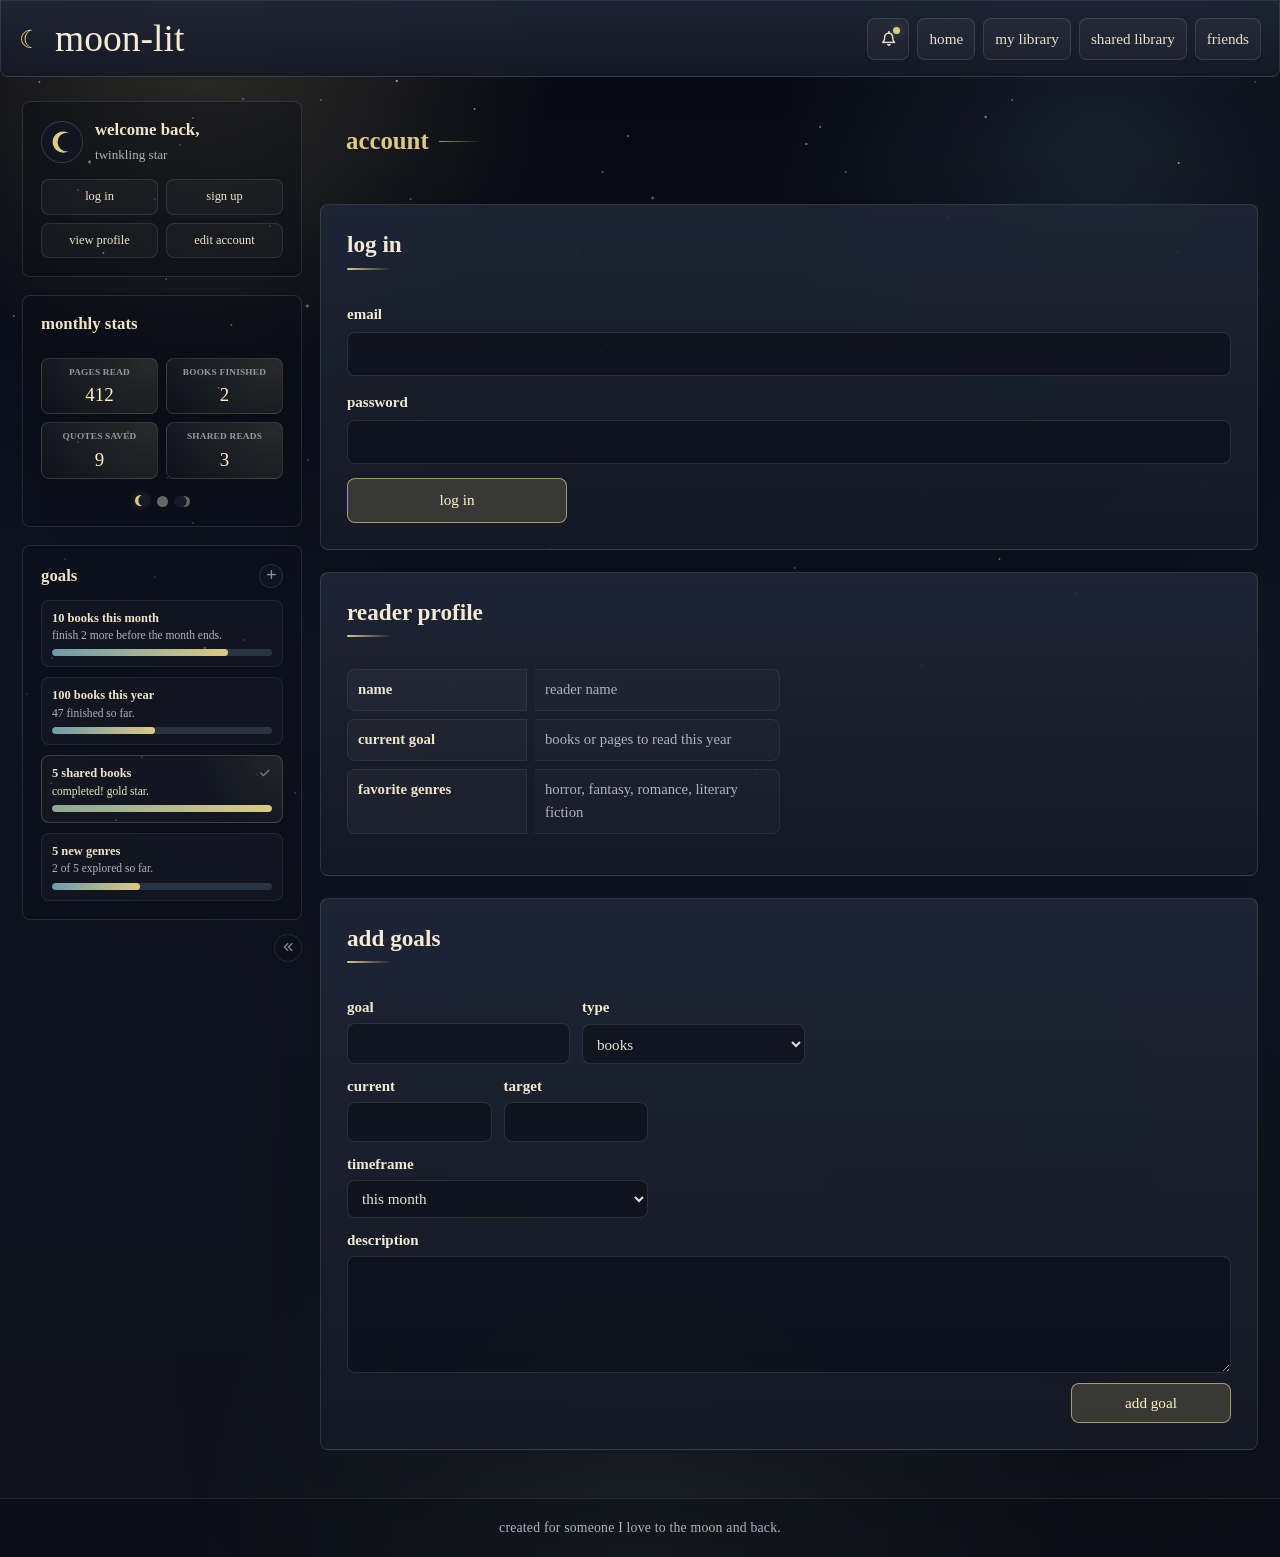
==== commit be72822e: "Add files via upload" ====
--- a/account.html
+++ b/account.html
@@ -6,13 +6,13 @@
   <title>moon-lit | account</title>
   <link rel="icon" href="favicon.svg" type="image/svg+xml">
   <link rel="stylesheet" href="https://cdnjs.cloudflare.com/ajax/libs/font-awesome/6.5.2/css/all.min.css">
-  <link rel="stylesheet" href="style.css?v=149">
+  <link rel="stylesheet" href="style.css?v=160">
 </head>
 <body>
   <div class="site-shell">
   <header>
     <h1>moon-lit</h1>
-
+    <button class="notifications-button mobile-notifications-button" type="button" popovertarget="notifications-popover" aria-label="open notifications"><i class="fa-regular fa-bell" aria-hidden="true"></i><span class="notification-dot" aria-hidden="true"></span></button>
     <button class="nav-toggle" type="button" popovertarget="mobile-nav" aria-label="open navigation"><span aria-hidden="true"></span></button>
     <nav class="desktop-nav" aria-label="Main navigation">
       <ul>
@@ -171,7 +171,7 @@
               </div>
               <progress value="47" max="100">47 of 100 books</progress>
             </article>
-            <article class="goal-item is-complete"><button class="goal-delete" type="button" aria-label="completed goal" title="completed goal"><i class="fa-solid fa-check" aria-hidden="true"></i></button><div><h4>5 shared books</h4><p>completed! good job, star reader.</p></div><progress value="5" max="5">5 of 5 shared books</progress></article>
+            <article class="goal-item is-complete"><button class="goal-delete" type="button" aria-label="completed goal" title="completed goal"><i class="fa-solid fa-check" aria-hidden="true"></i></button><div><h4>5 shared books</h4><p>completed! gold star.</p></div><progress value="5" max="5">5 of 5 shared books</progress></article>
             <article class="goal-item">
               <div>
                 <h4>5 new genres</h4>
--- a/style.css
+++ b/style.css
@@ -278,6 +278,7 @@
 }
 
 main {
+  flex: 1 0 auto;
   filter: drop-shadow(0 26px 70px rgba(0, 0, 0, 0.22));
 }
 
@@ -461,6 +462,10 @@
   outline: none;
 }
 
+.mobile-notifications-button {
+  display: none;
+}
+
 .notification-dot {
   position: absolute;
   top: 8px;
@@ -568,8 +573,12 @@
 }
 
 .notification-icon {
+  grid-row: 1 / -1;
+  align-self: center;
   display: inline-grid;
   place-items: center;
+  width: 26px;
+  height: 26px;
   color: rgba(220, 201, 132, 0.86);
   font-size: 0.78rem;
   line-height: 1;
@@ -742,6 +751,10 @@
   padding-bottom: 34px;
 }
 
+.site-shell > main {
+  padding-bottom: 48px;
+}
+
 .page-shell {
   position: relative;
   display: grid;
@@ -914,6 +927,72 @@
 .home-current > h3,
 .home-shared > h3 {
   padding-bottom: 12px;
+}
+
+.home-card-heading {
+  display: flex;
+  align-items: start;
+  justify-content: space-between;
+  gap: 14px;
+  margin-bottom: 14px;
+  padding-bottom: 10px;
+  border-bottom: 1px solid rgba(231, 224, 208, 0.09);
+}
+
+.home-card-heading h3 {
+  margin-bottom: 0;
+}
+
+.home-shared-avatars {
+  display: flex;
+  flex-direction: row-reverse;
+  align-items: center;
+  flex: 0 0 auto;
+  padding-top: 1px;
+}
+
+.home-shared-avatars a {
+  display: inline-grid;
+  place-items: center;
+  width: 24px;
+  height: 24px;
+  margin-left: -7px;
+  border: 1px solid rgba(220, 201, 132, 0.28);
+  border-radius: 999px;
+  background:
+    radial-gradient(circle at 30% 25%, rgba(220, 201, 132, 0.18), transparent 55%),
+    #101522;
+  color: #fff3bf;
+  font-size: 0.68rem;
+  font-weight: 700;
+  line-height: 1;
+  text-decoration: none;
+  text-transform: uppercase;
+  transition:
+    border-color 180ms ease,
+    color 180ms ease,
+    transform 180ms ease;
+}
+
+.home-shared-avatars a:hover,
+.home-shared-avatars a:focus-visible {
+  border-color: rgba(220, 201, 132, 0.52);
+  color: #d9eebf;
+  outline: none;
+  transform: translateY(-1px);
+}
+
+.home-book-author {
+  margin: -6px 0 10px;
+  color: rgba(174, 181, 188, 0.70);
+  font-size: 0.72rem;
+  font-style: italic;
+  letter-spacing: 0.015em;
+  line-height: 1.2;
+}
+
+.home-shared .home-book-author {
+  margin-top: -15px;
 }
 
 .home-stats .stats-grid {
@@ -2854,8 +2933,16 @@
 
 @media (max-width: 720px) {
   body {
-    padding: 0 12px 36px;
+    padding: 0 12px;
     font-size: 16px;
+  }
+
+  main {
+    padding-bottom: 42px;
+  }
+
+  .site-shell > main {
+    padding-bottom: 42px;
   }
 
   header,
@@ -2932,7 +3019,8 @@
     display: none;
   }
 
-  .notifications-button {
+  .mobile-notifications-button {
+    display: inline-grid;
     grid-column: 2;
     width: 38px;
     min-width: 38px;
@@ -3152,6 +3240,37 @@
     font-size: 0.66rem;
   }
 
+  .home-activity {
+    grid-template-rows: auto minmax(0, auto);
+  }
+
+  .home-activity .activity-list,
+  .activity-list {
+    max-height: none;
+    overflow: visible;
+    padding-right: 0;
+  }
+
+  .activity-list li {
+    min-height: 96px;
+    padding: 28px 68px 24px 54px;
+    overflow: visible;
+  }
+
+  .activity-copy {
+    line-height: 1.58;
+    overflow-wrap: anywhere;
+  }
+
+  .activity-avatar {
+    right: 10px;
+    bottom: 12px;
+  }
+
+  .activity-list time {
+    right: 10px;
+  }
+
   .stat-card {
     padding: 8px 5px;
     text-align: center;
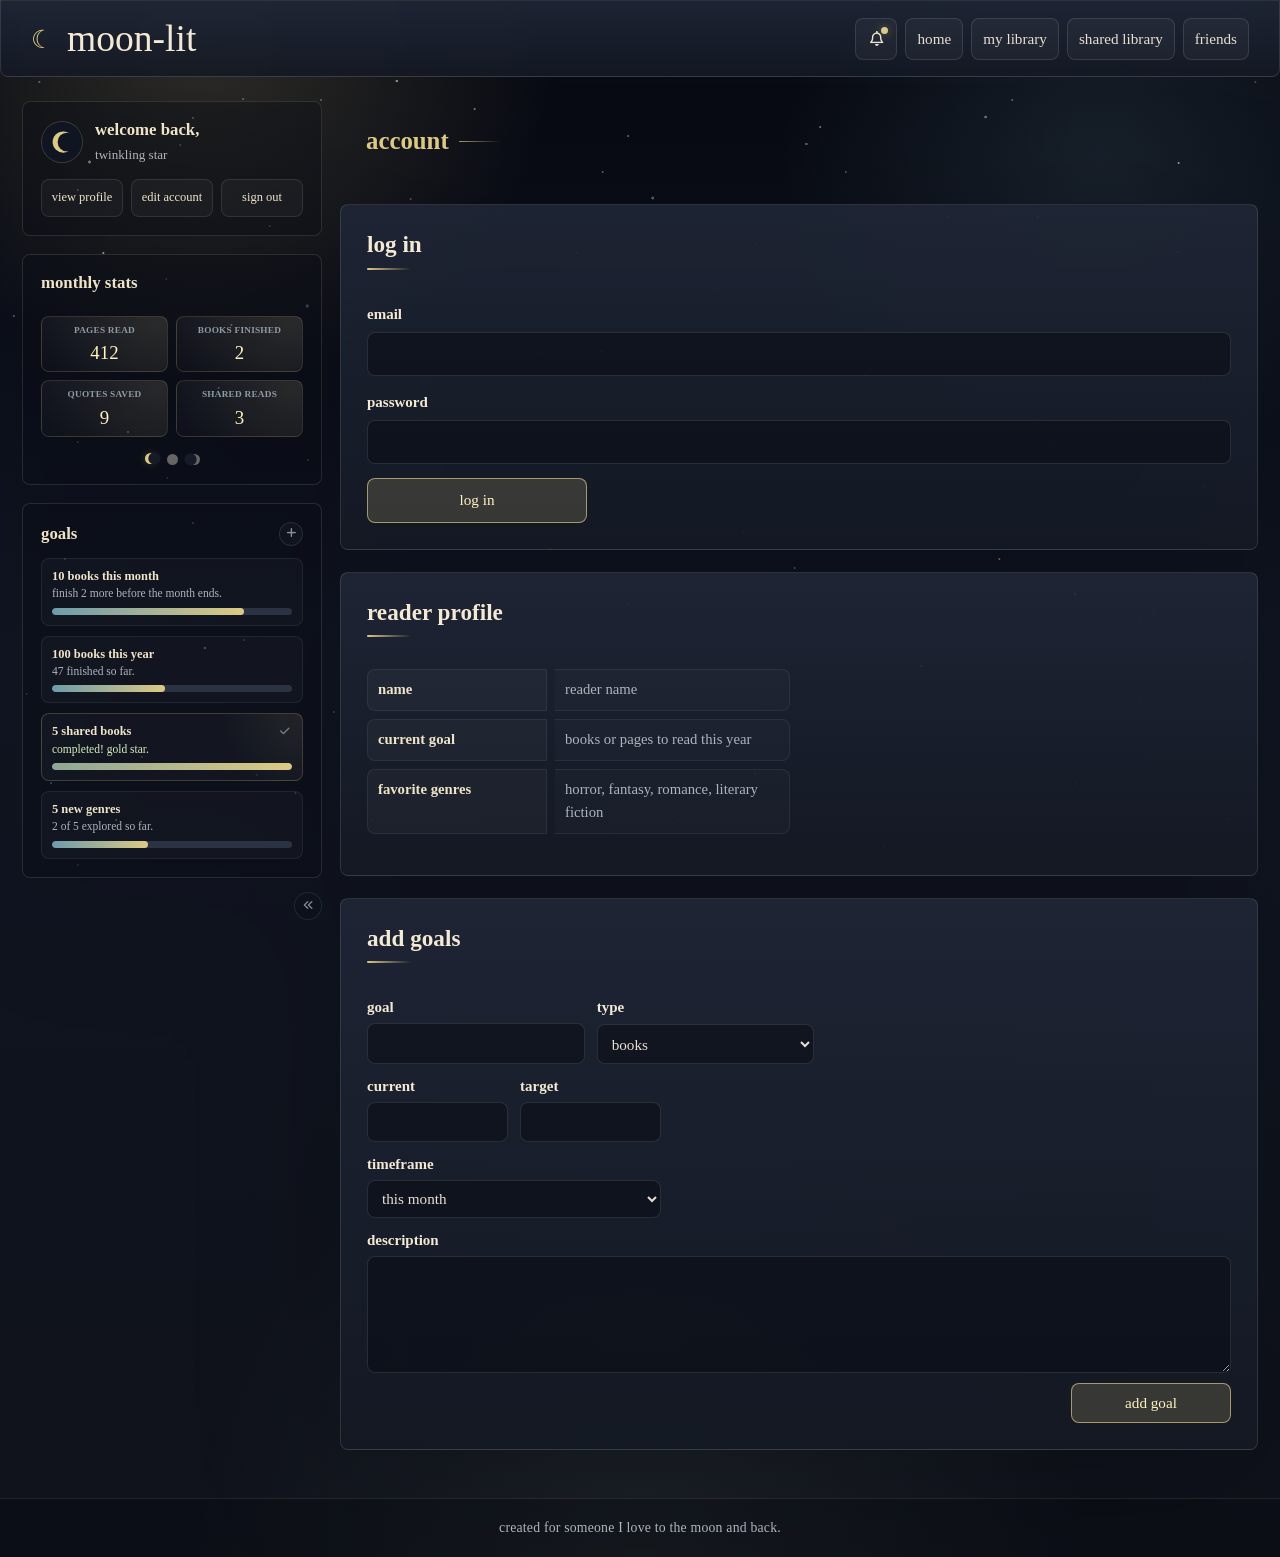
==== commit 896a12db: "Add files via upload" ====
--- a/account.html
+++ b/account.html
@@ -6,12 +6,12 @@
   <title>moon-lit | account</title>
   <link rel="icon" href="favicon.svg" type="image/svg+xml">
   <link rel="stylesheet" href="https://cdnjs.cloudflare.com/ajax/libs/font-awesome/6.5.2/css/all.min.css">
-  <link rel="stylesheet" href="style.css?v=160">
+  <link rel="stylesheet" href="style.css?v=172">
 </head>
 <body>
   <div class="site-shell">
   <header>
-    <h1>moon-lit</h1>
+    <h1><a href="index.html" aria-label="moon-lit home">moon-lit</a></h1>
     <button class="notifications-button mobile-notifications-button" type="button" popovertarget="notifications-popover" aria-label="open notifications"><i class="fa-regular fa-bell" aria-hidden="true"></i><span class="notification-dot" aria-hidden="true"></span></button>
     <button class="nav-toggle" type="button" popovertarget="mobile-nav" aria-label="open navigation"><span aria-hidden="true"></span></button>
     <nav class="desktop-nav" aria-label="Main navigation">
@@ -63,8 +63,7 @@
           <small>may 29</small>
         </li>
       </ul>
-    </section>
-  </header>
+    </section></header>
 
   <main class="page-shell">
       <aside class="home-sidebar" aria-label="Account and reading stats">
@@ -77,14 +76,11 @@
             </div>
           </div>
           <div class="account-actions">
-            <a href="account.html">log in</a>
-            <a href="account.html">sign up</a>
             <a href="account.html">view profile</a>
             <a href="account.html">edit account</a>
-          </div>
-        </section>
-
-        <section class="home-stats" aria-labelledby="stats-heading">
+            <a href="account.html">sign out</a>
+          </div>
+        </section><section class="home-stats" aria-labelledby="stats-heading">
           <h3 id="stats-heading" data-stats-heading>monthly stats</h3>
           <div class="stats-carousel">
             <div class="stats-panel is-active" data-stats-panel="monthly">
@@ -153,8 +149,7 @@
             <button type="button" data-stats-target="yearly" aria-label="show yearly stats" aria-pressed="false"></button>
             <button type="button" data-stats-target="all-time" aria-label="show all-time stats" aria-pressed="false"></button>
           </div>
-        </section>
-        <section class="goals-panel" aria-labelledby="goals-heading">
+        </section><section class="goals-panel" aria-labelledby="goals-heading">
           <div class="goals-heading-row"><h3 id="goals-heading">goals</h3><a class="goals-add" href="account.html#add-goal-heading" aria-label="add a goal" title="add a goal"><i class="fa-solid fa-plus" aria-hidden="true"></i></a></div>
           <div class="goal-list">
             <article class="goal-item">
@@ -180,8 +175,7 @@
               <progress value="2" max="5">2 of 5 new genres</progress>
             </article>
           </div>
-        </section>
-        <button class="sidebar-toggle sidebar-toggle-inline" type="button" aria-label="hide sidebar" title="hide sidebar" aria-pressed="false"><i class="fa-solid fa-angles-left" aria-hidden="true"></i></button>
+        </section><button class="sidebar-toggle sidebar-toggle-inline" type="button" aria-label="hide sidebar" title="hide sidebar" aria-pressed="false"><i class="fa-solid fa-angles-left" aria-hidden="true"></i></button>
       </aside>
       <div class="page-main">
 <section class="page-title" aria-labelledby="page-title-heading">
@@ -203,9 +197,7 @@
 
         <button type="submit">log in</button>
       </form>
-    </section>
-
-    <section aria-labelledby="profile-heading">
+    </section><section aria-labelledby="profile-heading">
       <h2 id="profile-heading">reader profile</h2>
       <dl>
         <dt>name</dt>
@@ -217,9 +209,7 @@
         <dt>favorite genres</dt>
         <dd>horror, fantasy, romance, literary fiction</dd>
       </dl>
-    </section>
-
-    <section class="compact-form" aria-labelledby="add-goal-heading">
+    </section><section class="compact-form" aria-labelledby="add-goal-heading">
       <h2 id="add-goal-heading">add goals</h2>
       <form>
         <div class="form-fields">
@@ -265,14 +255,13 @@
 
         <button type="submit">add goal</button>
       </form>
-    </section>
-      </div>
+    </section></div>
   </main>
   <footer>
     <p>created for someone I love to the moon and back.</p>
   </footer>
   </div>
-  <script src="script.js?v=1"></script>
+  <script src="script.js?v=2"></script>
 </body>
 </html>
 
--- a/style.css
+++ b/style.css
@@ -30,7 +30,7 @@
 }
 
 body {
-  max-width: 1460px;
+  max-width: 1480px;
   min-height: 100vh;
   margin: 0 auto;
   padding: 0 22px;
@@ -301,7 +301,7 @@
   width: 100vw;
   margin-left: calc(50% - 50vw);
   margin-right: calc(50% - 50vw);
-  padding: 16px 18px;
+  padding: 16px 30px;
   margin-bottom: 24px;
   display: grid;
   grid-template-columns: auto 1fr;
@@ -353,6 +353,18 @@
   transition:
     font-size 220ms ease,
     margin 220ms ease;
+}
+
+header h1 a {
+  color: inherit;
+  text-decoration: none;
+  transition: color 180ms ease;
+}
+
+header h1 a:hover,
+header h1 a:focus-visible {
+  color: #fff3bf;
+  outline: none;
 }
 
 header h1::before {
@@ -873,7 +885,7 @@
 
 .account-actions {
   display: grid;
-  grid-template-columns: repeat(2, minmax(0, 1fr));
+  grid-template-columns: repeat(3, minmax(0, 1fr));
   gap: 8px;
 }
 
@@ -882,12 +894,13 @@
   align-items: center;
   justify-content: center;
   min-height: 34px;
-  padding: 7px 10px;
+  padding: 8px 12px;
   border: 1px solid rgba(231, 224, 208, 0.11);
   border-radius: 8px;
   background: rgba(255, 255, 255, 0.035);
   color: #efe4c8;
   font-size: 0.78rem;
+  white-space: nowrap;
   text-decoration: none;
   transition:
     background-color 180ms ease,
@@ -1295,6 +1308,54 @@
   background: linear-gradient(90deg, rgba(220, 201, 132, 0.72), transparent);
 }
 
+.breadcrumb-trail {
+  display: flex;
+  flex-wrap: wrap;
+  align-items: center;
+  gap: 7px;
+  margin: -14px 0 12px;
+  padding: 0 4px;
+  color: rgba(239, 228, 200, 0.76);
+  font-size: 0.72rem;
+  letter-spacing: 0.018em;
+  line-height: 1.2;
+}
+
+.breadcrumb-trail a,
+.breadcrumb-trail span {
+  display: inline;
+  width: auto;
+  height: auto;
+  padding: 0;
+  border: 0;
+  border-radius: 0;
+  background: none;
+  color: inherit;
+  font-size: inherit;
+  line-height: inherit;
+  text-decoration: none;
+}
+
+.breadcrumb-trail a {
+  transition: color 180ms ease;
+}
+
+.breadcrumb-trail a:hover,
+.breadcrumb-trail a:focus-visible {
+  color: #fff3bf;
+  outline: none;
+}
+
+.breadcrumb-trail a::after {
+  content: ">";
+  margin-left: 7px;
+  color: rgba(220, 201, 132, 0.48);
+}
+
+.breadcrumb-trail span {
+  color: inherit;
+}
+
 .has-page-actions {
   display: flex;
   align-items: center;
@@ -2802,7 +2863,7 @@
   .page-shell {
     width: 100%;
     margin-left: 0;
-    grid-template-columns: 280px minmax(0, 1fr);
+    grid-template-columns: 300px minmax(0, 1fr);
     align-items: start;
   }
 
@@ -3089,8 +3150,24 @@
   }
 
   .notifications-popover:popover-open {
-    inset: 74px 12px auto auto;
+    inset: 74px auto auto 50%;
     width: min(340px, calc(100vw - 24px));
+    transform: translateX(-50%);
+  }
+
+  #add-shared-book-popover {
+    width: min(330px, calc(100vw - 48px));
+  }
+
+  .notifications-popover::backdrop,
+  .modal-panel::backdrop {
+    background: rgba(4, 6, 12, 0.34);
+    backdrop-filter: blur(1px);
+  }
+
+  .mobile-nav-popover::backdrop {
+    background: transparent;
+    backdrop-filter: none;
   }
 
   .mobile-nav-popover ul {
@@ -3192,6 +3269,35 @@
     padding: 6px 8px;
   }
 
+  .shared-friends ul {
+    grid-template-columns: repeat(3, minmax(0, 1fr));
+    justify-content: stretch;
+    gap: 7px;
+  }
+
+  .shared-friends a {
+    display: grid;
+    justify-items: center;
+    align-content: center;
+    min-height: 82px;
+    padding: 9px 6px;
+    text-align: center;
+  }
+
+  .shared-friends strong {
+    font-size: 0.78rem;
+  }
+
+  .shared-friends small {
+    font-size: 0.58rem;
+    line-height: 1.15;
+  }
+
+  .friend-initial {
+    width: 30px;
+    height: 30px;
+  }
+
   .detail-grid.compact-mobile dt {
     margin-bottom: 4px;
     font-size: 0.68rem;
@@ -3213,14 +3319,14 @@
   }
 
   .account-actions {
-    grid-template-columns: repeat(4, minmax(0, 1fr));
+    grid-template-columns: repeat(3, minmax(0, 1fr));
     gap: 6px;
   }
 
   .account-actions a {
     min-height: 30px;
-    padding: 5px 4px;
-    font-size: 0.68rem;
+    padding: 6px 4px;
+    font-size: 0.64rem;
   }
 
   .goal-list {
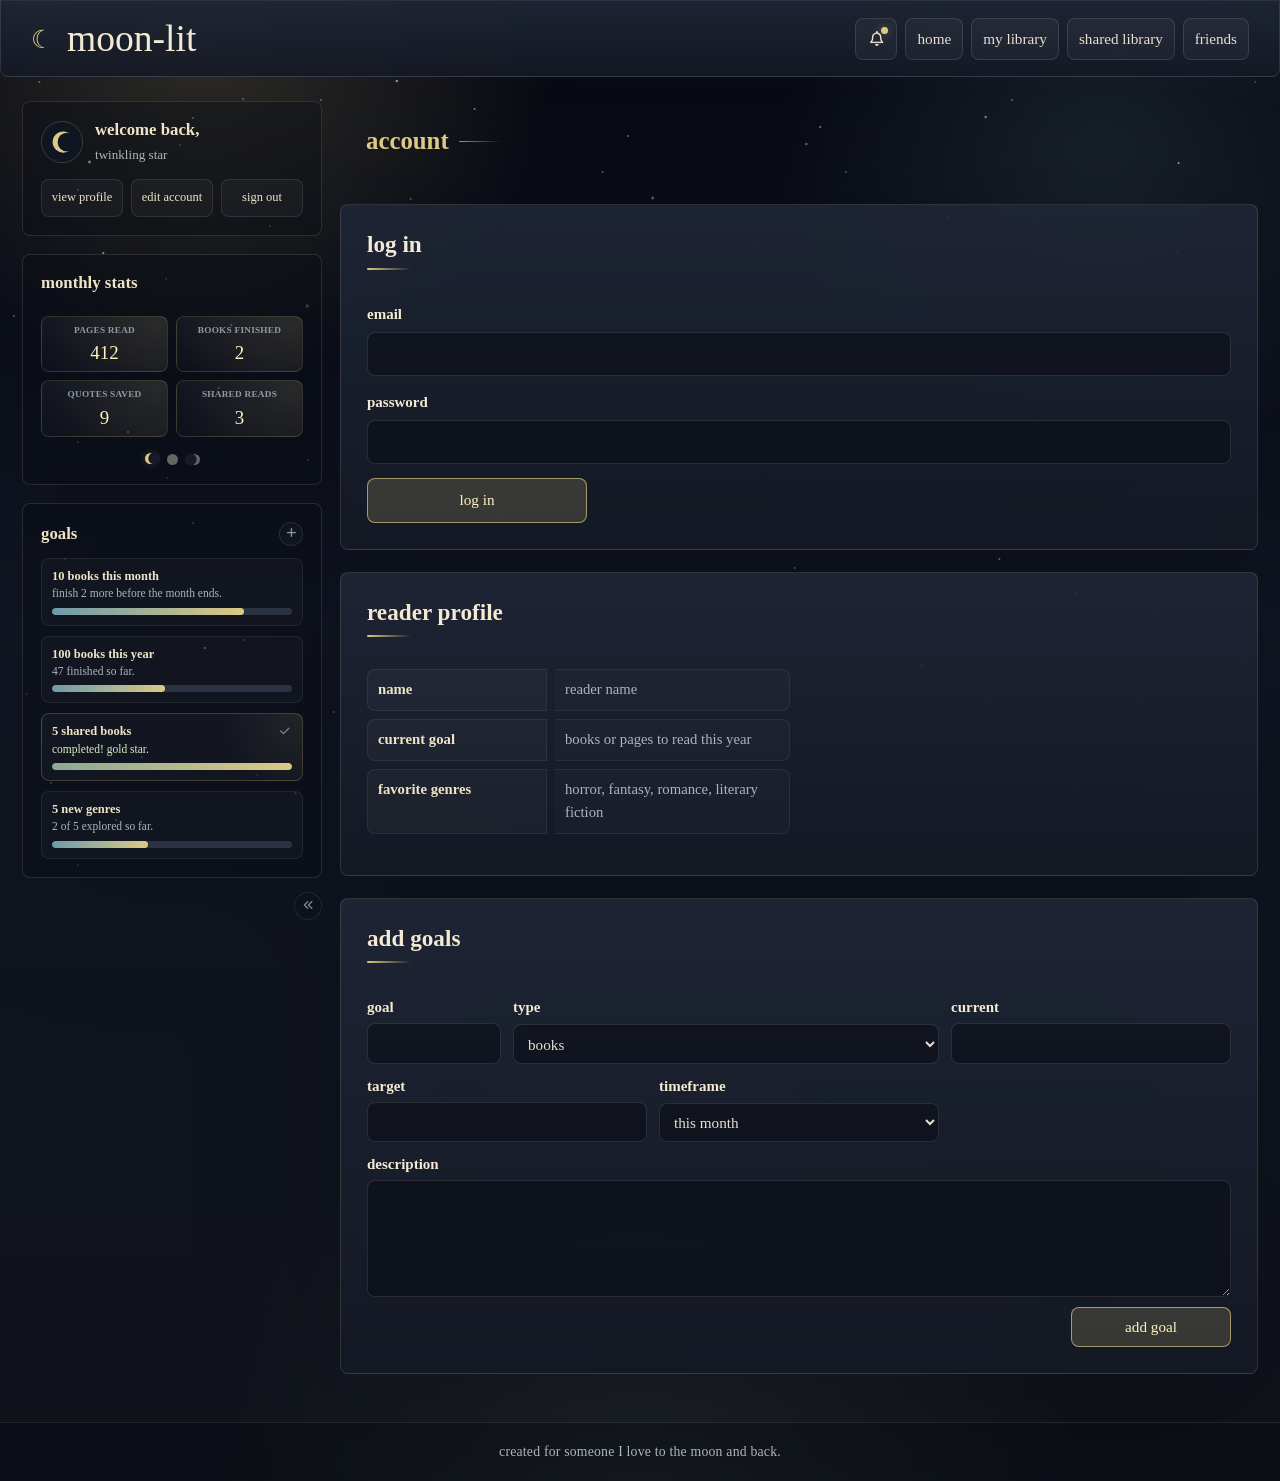
==== commit 880521a7: "Add files via upload" ====
--- a/account.html
+++ b/account.html
@@ -6,7 +6,7 @@
   <title>moon-lit | account</title>
   <link rel="icon" href="favicon.svg" type="image/svg+xml">
   <link rel="stylesheet" href="https://cdnjs.cloudflare.com/ajax/libs/font-awesome/6.5.2/css/all.min.css">
-  <link rel="stylesheet" href="style.css?v=172">
+  <link rel="stylesheet" href="style.css?v=185">
 </head>
 <body>
   <div class="site-shell">
@@ -261,7 +261,7 @@
     <p>created for someone I love to the moon and back.</p>
   </footer>
   </div>
-  <script src="script.js?v=2"></script>
+  <script src="script.js?v=12"></script>
 </body>
 </html>
 
--- a/style.css
+++ b/style.css
@@ -2547,7 +2547,8 @@
   gap: 14px;
 }
 
-form p {
+form p,
+.form-field {
   margin: 0;
   display: grid;
   gap: 6px;
@@ -2621,7 +2622,7 @@
 }
 
 .compact-form form {
-  grid-template-columns: minmax(0, 1.05fr) minmax(230px, 0.95fr);
+  grid-template-columns: 1fr;
   gap: 10px 12px;
   align-items: start;
 }
@@ -2636,7 +2637,7 @@
   gap: 10px 12px;
 }
 
-.form-fields p:first-child,
+.form-fields .book-title-field,
 .form-fields p:nth-child(2) {
   grid-column: span 3;
 }
@@ -2647,7 +2648,7 @@
 }
 
 .form-fields p:nth-child(5) {
-  grid-column: span 4;
+  grid-column: span 2;
 }
 
 #add-shared-book-popover .form-fields p {
@@ -2670,8 +2671,203 @@
   grid-column: 1;
 }
 
-.compact-form p {
+.compact-form p,
+.compact-form .form-field {
   gap: 4px;
+}
+
+.open-library-status {
+  min-height: 16px;
+  color: rgba(174, 181, 188, 0.82);
+  font-size: 0.68rem;
+  line-height: 1.2;
+}
+
+.tags-and-matches {
+  display: grid;
+  grid-template-columns: minmax(0, 1fr) minmax(185px, 215px);
+  gap: 10px 12px;
+  align-items: start;
+}
+
+.tags-and-matches fieldset {
+  min-width: 0;
+}
+
+.book-lookup-panel {
+  display: grid;
+  gap: 8px;
+  align-self: start;
+  min-height: 0;
+  padding: 12px;
+  border: 1px solid rgba(159, 200, 211, 0.13);
+  border-radius: 8px;
+  background: rgba(255, 255, 255, 0.028);
+}
+
+.book-lookup-panel h3 {
+  margin: 0;
+  padding-bottom: 7px;
+  border-bottom: 1px solid rgba(159, 200, 211, 0.14);
+  color: #efe4c8;
+  font-size: 0.9rem;
+  font-weight: 500;
+  line-height: 1.2;
+}
+
+.book-lookup-panel h3::after {
+  content: none;
+}
+
+.manual-book-note {
+  margin: 0;
+  padding: 9px 10px;
+  border: 1px solid rgba(220, 201, 132, 0.16);
+  border-radius: 8px;
+  background: rgba(220, 201, 132, 0.055);
+  color: rgba(239, 228, 200, 0.82);
+  font-size: 0.72rem;
+  line-height: 1.35;
+}
+
+.manual-book-note[hidden] {
+  display: none;
+}
+
+.open-library-results {
+  position: static;
+  width: 100%;
+  min-height: 0;
+  display: grid;
+  gap: 6px;
+  max-height: 176px;
+  margin: 0;
+  padding: 8px;
+  border: 1px solid rgba(159, 200, 211, 0.16);
+  border-radius: 8px;
+  background: rgba(7, 9, 17, 0.30);
+  box-shadow: none;
+  overflow-y: auto;
+  list-style: none;
+}
+
+.open-library-results[hidden] {
+  display: none;
+}
+
+.open-library-results button {
+  display: grid;
+  grid-template-columns: 34px minmax(0, 1fr);
+  align-items: center;
+  gap: 9px;
+  min-height: 48px;
+  padding: 6px;
+  border-color: rgba(231, 224, 208, 0.09);
+  background: rgba(255, 255, 255, 0.032);
+  color: var(--ink);
+  text-align: left;
+  cursor: pointer;
+  transition:
+    background-color 180ms ease,
+    border-color 180ms ease,
+    color 180ms ease;
+}
+
+.open-library-results button:hover,
+.open-library-results button:focus-visible {
+  border-color: rgba(220, 201, 132, 0.28);
+  background: rgba(220, 201, 132, 0.07);
+  outline: none;
+}
+
+.open-library-results img,
+.open-library-cover-fallback {
+  width: 34px;
+  height: 44px;
+  border: 1px solid rgba(231, 224, 208, 0.10);
+  border-radius: 5px;
+  object-fit: cover;
+  background: rgba(255, 255, 255, 0.04);
+}
+
+.open-library-cover-fallback {
+  display: inline-grid;
+  place-items: center;
+  color: rgba(220, 201, 132, 0.72);
+  font-size: 1rem;
+}
+
+.open-library-result-copy {
+  display: grid;
+  gap: 1px;
+  min-width: 0;
+}
+
+.open-library-result-title {
+  overflow: hidden;
+  color: #9fc8d3;
+  font-size: 0.82rem;
+  line-height: 1.25;
+  text-overflow: ellipsis;
+  white-space: nowrap;
+}
+
+.open-library-result-meta {
+  overflow: hidden;
+  color: rgba(174, 181, 188, 0.82);
+  font-size: 0.68rem;
+  line-height: 1.25;
+  text-overflow: ellipsis;
+  white-space: nowrap;
+}
+
+.open-library-preview {
+  display: grid;
+  grid-template-columns: 38px minmax(0, 1fr);
+  align-items: center;
+  gap: 10px;
+  padding: 8px;
+  border: 1px solid rgba(159, 200, 211, 0.13);
+  border-radius: 8px;
+  background: rgba(255, 255, 255, 0.032);
+}
+
+.open-library-preview[hidden] {
+  display: none;
+}
+
+.open-library-preview img {
+  width: 38px;
+  height: 50px;
+  border: 1px solid rgba(231, 224, 208, 0.10);
+  border-radius: 5px;
+  object-fit: cover;
+  background: rgba(255, 255, 255, 0.04);
+}
+
+.open-library-preview div {
+  display: grid;
+  gap: 2px;
+  min-width: 0;
+}
+
+.open-library-preview strong {
+  overflow: hidden;
+  color: #efe4c8;
+  font-size: 0.82rem;
+  font-weight: 500;
+  line-height: 1.25;
+  text-overflow: ellipsis;
+  white-space: nowrap;
+}
+
+.open-library-preview span {
+  overflow: hidden;
+  color: rgba(174, 181, 188, 0.82);
+  font-size: 0.68rem;
+  line-height: 1.25;
+  text-overflow: ellipsis;
+  white-space: nowrap;
 }
 
 .compact-form input,
@@ -3196,6 +3392,15 @@
     grid-template-columns: 1fr;
   }
 
+  .tags-and-matches {
+    grid-template-columns: 1fr;
+  }
+
+  .book-lookup-panel {
+    grid-column: 1;
+    grid-row: auto;
+  }
+
   .compact-form button {
     justify-self: stretch;
     max-width: none;
@@ -3218,7 +3423,7 @@
     width: 100%;
   }
 
-  .form-fields p:first-child,
+  .form-fields .book-title-field,
   .form-fields p:nth-child(2),
   .form-fields p:nth-child(3),
   .form-fields p:nth-child(4),
